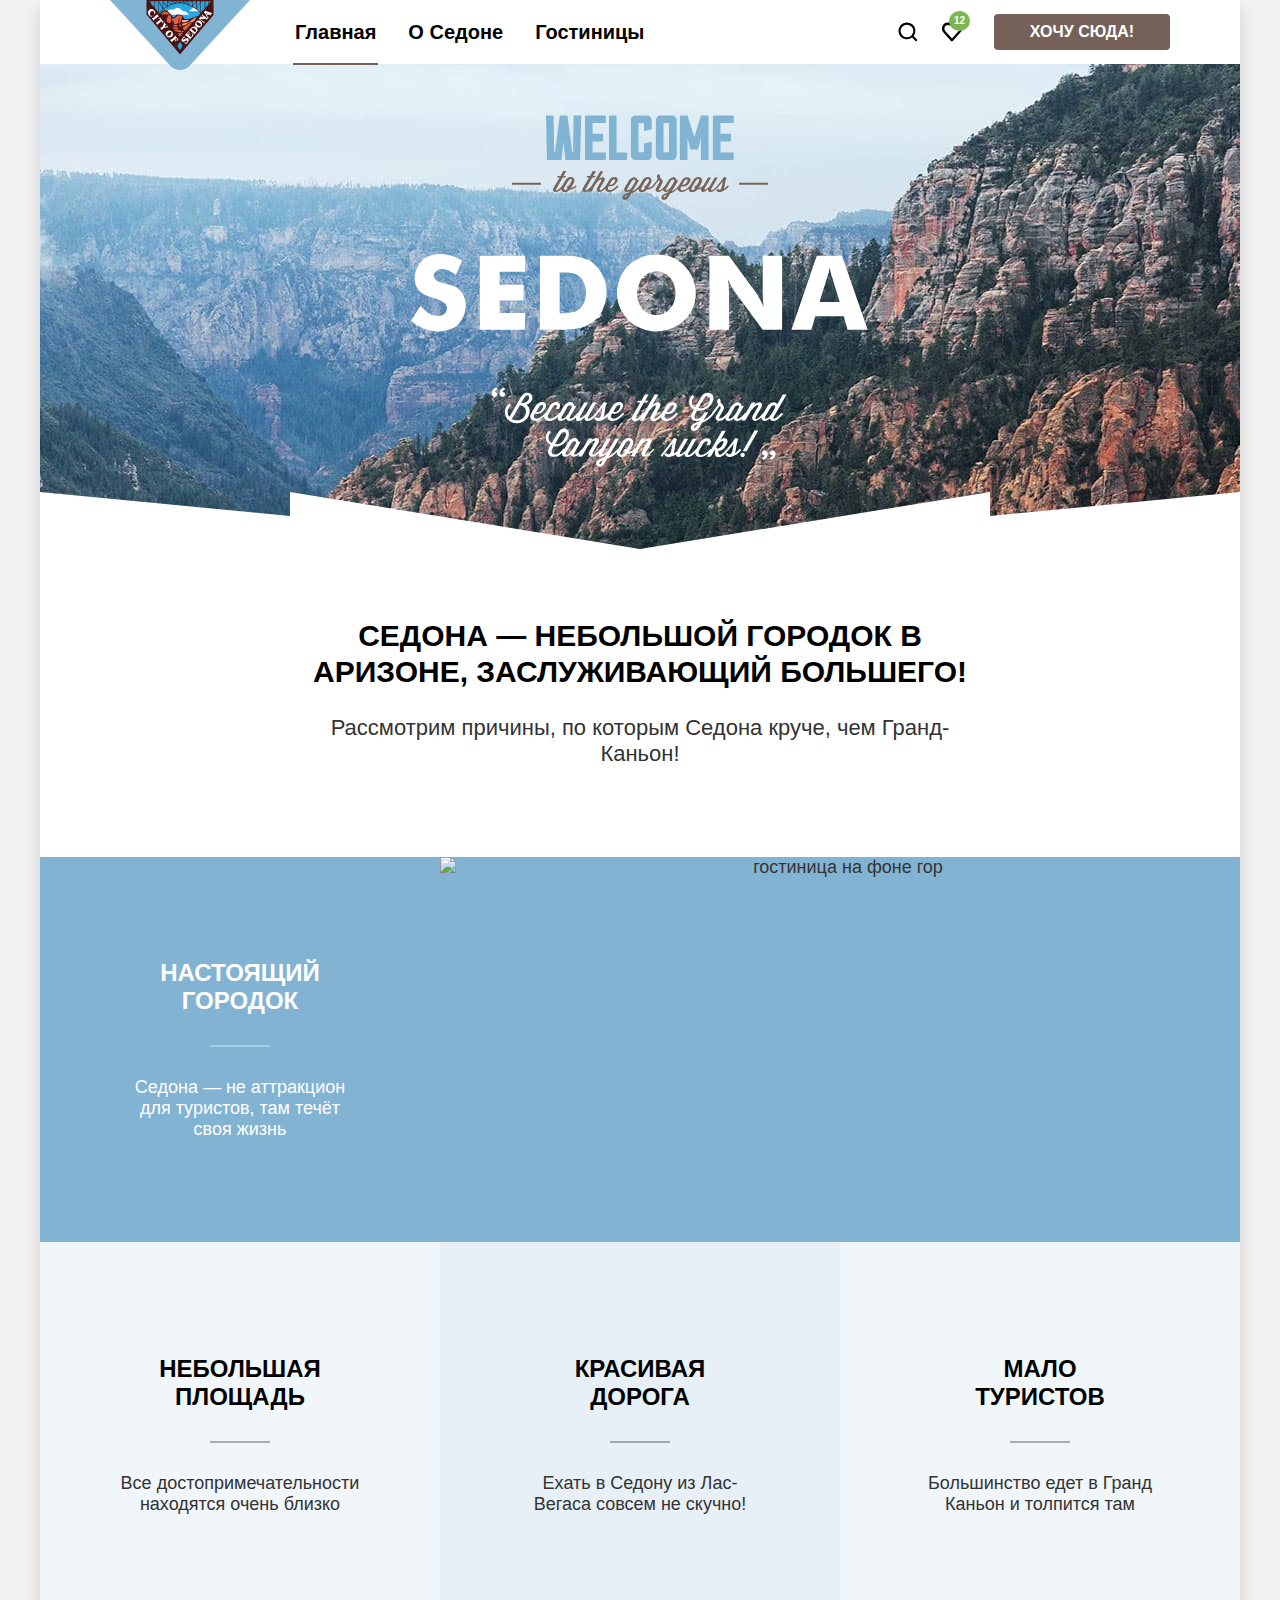
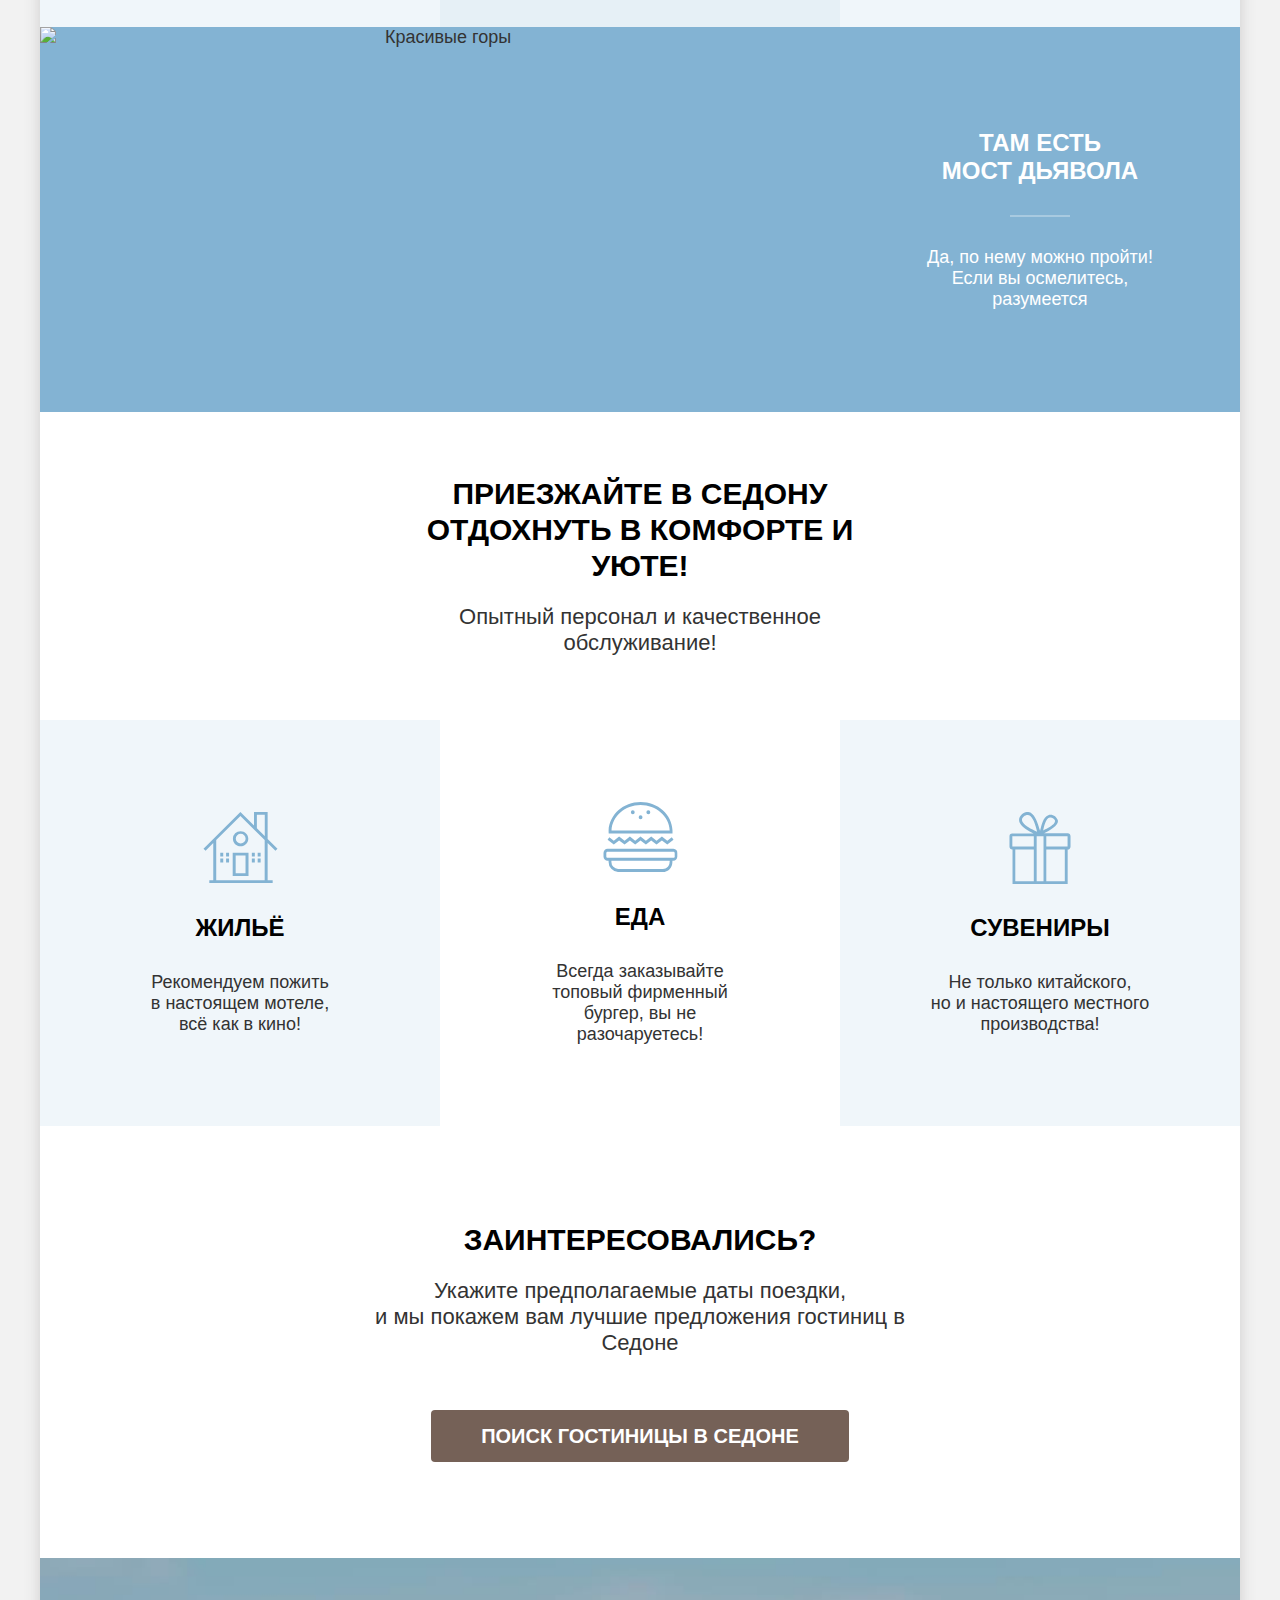
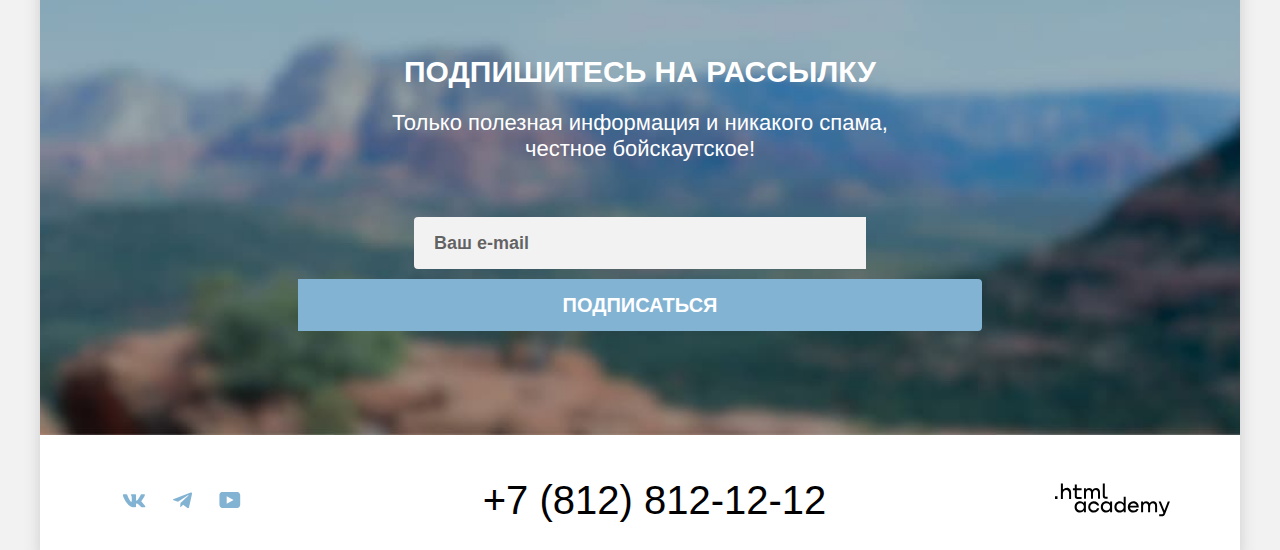
==== index.html @ 1371ed64 "дз-10 доводка_2" ====
<!DOCTYPE html>
<html lang="en">

  <head>
    <meta charset="UTF-8">
    <meta name="viewport" content="width=device-width, initial-scale=1.0">
    <title>HTML Academy: Седона</title>

    <link rel="stylesheet" href="./css/style.css">
    <link rel="shortcut icon" href="./favicon.ico">
    <!-- <link rel="stylesheet" href="./css/outline.css"> -->

  </head>

  <body>
    <div class="container">
      <header class="main-header" data-test="header">
        <a class="main-logo" href="#" aria-current="page">
          <img class="main-logo-img" src="img/logo.svg" width="140" height="70" alt="логотип Седоны">
        </a>

        <nav class="navigation">
          <ul class="nav-list">
            <li class="nav-item">
              <a class="nav-link nav-link-current" href="#" aria-current="page">Главная</a>
            </li>

            <li class="nav-item">
              <a class="nav-link" href="#">О Седоне</a>
            </li>
            <li class="nav-item">
              <a class="nav-link" href="catalog.html">Гостиницы</a>
            </li>
          </ul>

          <div class="nav-wrapp">
            <ul class="nav-user ">
              <li class="nav-item">
                <a class="nav-link user-icon user-icon-serch " href="#search">
                  <span class="visually-hidden">Поиск</span>
                </a>
              </li>

              <li class="nav-item">
                <a class="nav-link user-icon user-icon-favorit" href="#">
                  <span class="visually-hidden">Избранное</span>
                  <span class="favorit-page">12</span>
                </a>
              </li>
            </ul>
            <a class="button button-color button-link" href="./modal.html"> Хочу сюда!</a>
            <!-- открывает модальное окно -->
          </div>

        </nav>
      </header>

      <main class="main-index" data-test="main">
        <section class="hero" data-test="hero">
          <h1 class="visually-hidden">Добро пожальвать в великолепную Седону!</h1>
          <img class="hero-img" src="img/welcome.svg" width="458" height="352" alt="потому что Гранд Каньон отстой">
        </section>

        <section class="advantages" data-test="advantages">
          <div class="adv-wrapp">
            <h2 class="visually-hidden">Преимущества</h2>
            <p class="title-lead">Седона — небольшой городок в Аризоне, заслуживающий большего!</p>
            <p class="subtitle">Рассмотрим причины, по которым Седона круче, чем Гранд-Каньон!</p>
          </div>

          <ul class="qulaity-list">
            <li class=" qulaity-list-wide">
              <div class="qulaity-item">
                <h3 class="title-card underline"><span class="block">Настоящий</span> городок</h3>
                <p class="text">Седона — не аттракцион для туристов, там течёт своя жизнь</p>
              </div>
              <img class="qulaity-img" src="img/advantages/advantage_1.jpg" width="800" height="385"
                alt="гостиница на фоне гор">
            </li>

            <li class="qulaity-item">
              <h3 class="title-card underline"> <span class="block">Небольшая</span> площадь</h3>
              <p class="text"> Все достопримечательности находятся очень близко</p>
            </li>

            <li class="qulaity-item">
              <h3 class="title-card underline"><span class="block">Красивая</span> дорога</h3>
              <p class="text">Ехать в Седону из Лас-Вегаса совсем не скучно!</p>
            </li>

            <li class="qulaity-item">
              <h3 class="title-card underline"><span class="block">Мало</span> туристов</h3>
              <p class="text">Большинство едет в Гранд Каньон и толпится там</p>
            </li>

            <li class=" qulaity-list-wide">
              <img src="img/advantages/advantage_2.jpg" alt="Красивые горы" width="800" height="385">

              <div class="qulaity-item">
                <h3 class="title-card underline"><span class="block">Там есть</span> мост дьявола</h3>
                <p class="text">Да, по нему можно пройти! Если вы осмелитесь, разумеется</p>
              </div>
            </li>
          </ul>
        </section>

        <section class="service  data-test="service"">

          <div class="servise-wrapp">
            <h2 class="visually-hidden">Сервис</h2>
            <p class="title-lead">Приезжайте в Седону отдохнуть в комфорте и уюте!</p>
            <p class="subtitle">Опытный персонал и качественное обслуживание!</p>
          </div>

          <ul class="qulaity-list">

            <li class="qulaity-item ">
              <h3 class="title-card pictogram icon-home">Жильё</h3>
              <p class="text">
                <span class="block">Рекомендуем пожить </span>
                <span class="block">в настоящем мотеле, </span>
                всё как в кино!
              </p>
            </li>

            <li class="qulaity-item">
              <h3 class="title-card pictogram icon-food">Еда</h3>
              <p class="text">
                <span class="block">Всегда заказывайте</span>
                топовый фирменный бургер, вы не разочаруетесь!
              </p>
            </li>

            <li class="qulaity-item ">
              <h3 class="title-card pictogram icon-present">Сувениры</h3>
              <p class="text">
                <span class="block">Не только китайского, </span>
                но и настоящего местного производства!
              </p>
            </li>
          </ul>
        </section>

        <section class="search" id="search" data-test="search">
          <div class="search-wrapp">
            <h2 class="visually-hidden">Поиск гостиницы</h2>
            <p class="title-lead">Заинтересовались?</p>
            <p class="subtitle">
              <span class="block">Укажите предполагаемые даты поездки,</span>
              и мы покажем вам лучшие предложения гостиниц в Седоне
            </p>

            <a class="button button-color button-link button-big button-big-text" href="./modal.html">
              Поиск гостиницы в Седоне
            </a>
          </div>
        </section>


      </main>

      <footer class="main-footer" data-test="footer">
        <div class="subscribe subscribe-main" data-test="subscribe">
          <h2 class="title-lead">Подпишитесь на рассылку</h2>
          <p class="subtitle"><span class="block">Только полезная информация и никакого спама,</span> честное
            бойскаутское!</p>


          <form class="subscribe-form" action="https://echo.htmlacademy.ru/" method="post">
            <label class="visually-hidden" for="subscribe-email">Email</label>

            <input class="field input-mail" placeholder="Ваш e-mail" type="email" name="subscribe-email"
              id="subscribe-email" required>

            <button class="button button-big" type="submit">Подписаться</button>
          </form>
        </div>


        <div class="footer-wrapp">
          <ul class="footer-social">
            <li class="social-item">
              <a class="social-link social-link-vk" href="https://vk.com/htmlacademy">
                <span class="visually-hidden">ВКонтакте</span>
              </a>
            </li>

            <li class="social-item">
              <a class="social-link social-link-tg" href="https://t.me/htmlacademy ">
                <span class="visually-hidden">Телеграм</span>
              </a>
            </li>

            <li class="social-item ">
              <a class="social-link social-link-you" href="https://www.youtube.com/user/htmlacademyru">
                <span class="visually-hidden">Ютуб</span>
              </a>
            </li>
          </ul>

          <div class="phone-text-wrapp">
            <a class="phone-text" href="tel:+78128121212">+7 (812) 812-12-12</a>
          </div>

         <div class="footer-logos-wrapp">
          <a class="htmlacademy-link" href="https://htmlacademy.ru/">

            <svg class="htmlacademy-svg" role="img" aria-label="HTMLAcademy" xmlns="http://www.w3.org/2000/svg"
              width="115" height="34" viewBox="0 0 115 34">
              <path
                d="M0 13.3v2.6h2.5v-2.6H0ZM11.6 4.9c-1.6 0-2.8.7-3.6 1.7h-.1V.4h-2v15.5h2v-5.3C7.9 8.5 9.2 7 11.2 7c1.8 0 2.9 1.4 2.9 3.2v5.7h2V9.8c.1-3-1.8-5-4.5-5ZM26.6 5.2h-4.8V1.5h-2v3.8h-1.9v2h1.9v6c0 1.7 1 2.7 2.7 2.7h4.1v-2h-3.7c-.7 0-1.1-.4-1.1-1.1V7.2h4.8v-2ZM41.1 5c-1.6 0-2.9.8-3.5 2h-.1a3.7 3.7 0 0 0-3.4-2c-1.4 0-2.5.8-3.1 1.8h-.1V5.2H29v10.6h2v-5.4c0-2 1-3.5 2.6-3.5 1.5 0 2.4 1 2.4 2.6v6.3h2v-5.6c0-2.4 1.4-3.3 2.6-3.3 1.5 0 2.4 1 2.4 2.6v6.3h2V9.3c.1-2.5-1.4-4.3-3.9-4.3ZM47.8 13c0 1.8 1 2.8 2.8 2.8h2v-2h-1.7c-.7 0-1.1-.4-1.1-1.1V.4h-2V13ZM28.9 20a4.9 4.9 0 0 0-3.9-1.7c-3.1 0-5.4 2.3-5.4 5.6s2.3 5.6 5.4 5.6c1.8 0 3-.8 3.8-2h.1v1.7h2V18.6h-2V20Zm-3.6 7.5a3.5 3.5 0 0 1-3.6-3.6c0-2 1.4-3.6 3.6-3.6s3.6 1.6 3.6 3.6c0 1.9-1.4 3.6-3.6 3.6ZM44.2 22.4c-.5-2.4-2.6-4.1-5.4-4.1a5.4 5.4 0 0 0-5.6 5.6c0 3 2.2 5.6 5.6 5.6 2.8 0 4.9-1.8 5.4-4.2h-2.1a3.4 3.4 0 0 1-3.3 2.3 3.5 3.5 0 0 1-3.6-3.6c0-2 1.4-3.6 3.6-3.6 1.6 0 2.8 1 3.3 2.2h2.1v-.2ZM55.1 20a4.9 4.9 0 0 0-3.9-1.7c-3.1 0-5.4 2.3-5.4 5.6s2.3 5.6 5.4 5.6c1.8 0 3-.8 3.8-2h.1v1.7h2V18.6h-2V20Zm-3.6 7.5a3.5 3.5 0 0 1-3.6-3.6c0-2 1.4-3.6 3.6-3.6s3.6 1.6 3.6 3.6c0 1.9-1.5 3.6-3.6 3.6ZM68.7 20.2a5 5 0 0 0-3.9-2c-3.1 0-5.4 2.4-5.4 5.7 0 3.3 2.2 5.6 5.4 5.6 1.7 0 3-.8 3.8-1.8h.1v1.5h2V13.8h-2v6.4Zm-3.6 7.3a3.5 3.5 0 0 1-3.6-3.6c0-2 1.4-3.6 3.6-3.6s3.6 1.6 3.6 3.6c-.1 2-1.5 3.6-3.6 3.6ZM78.3 18.3a5.4 5.4 0 0 0-5.5 5.6c0 3 2.1 5.6 5.5 5.6 2.5 0 4.5-1.3 5.2-3.6h-2.1c-.5 1-1.6 1.6-3 1.6-1.9 0-3.3-1.3-3.4-3h8.8c.2-3.5-2-6.2-5.5-6.2Zm0 1.9c1.7 0 3 1 3.3 2.6h-6.5a3.2 3.2 0 0 1 3.2-2.6ZM98.2 18.3a4 4 0 0 0-3.6 2h-.1c-.6-1.2-1.8-2-3.4-2-1.4 0-2.5.7-3.1 1.8v-1.5h-1.9v10.6h2v-5.4c0-2 1-3.4 2.6-3.5 1.5 0 2.4 1 2.4 2.6v6.3h2v-5.6c0-2.4 1.4-3.3 2.6-3.3 1.5 0 2.4 1 2.4 2.6v6.3h2v-6.5c.1-2.6-1.4-4.4-3.9-4.4ZM109.4 27.4l-3.6-9h-2.2l4.8 11.7c-.3.9-.7 1.2-1.7 1.2h-2.5v2h2.5c1.8 0 2.8-.8 3.5-2.6l4.7-12.2h-2.1l-3.4 8.9Z" />
            </svg>
          </a>
         </div>
        </div>
      </footer>

      <!-- /*===================== Модальное окно ===========================*/ -->

    </div>

    <!-- <script src="./js/test.js"></script> -->
  </body>

</html>
---- css/style.css ----
/*
* Prefixed by https://autoprefixer.github.io
* PostCSS: v8.4.14,
* Autoprefixer: v10.4.7
* Browsers: last 1 version
*/


/*===================== шрифты ===========================*/
@font-face {
  font-family: "PT Sans";
  font-style: normal;
  font-weight: 400;
  src: url("../fonts/ptsans-400.woff2") format("woff2");
  font-display: swap;
}

@font-face {
  font-family: "PT Sans";
  font-style: normal;
  font-weight: 700;
  src: url("../fonts/ptsans-700.woff2") format("woff2");
  font-display: swap;
}

/*===================== *** ===========================*/
html {
  height: 100%;
  /* нужно для стики-футера*/
}

body {
  min-width: 1200px;
  margin: 0;

  min-height: 100%;
  /* нужно для стики-футера*/
  display: flex;
  /* нужно для стики-футера*/

  font-family: "PT Sans", sans-serif;
  font-size: 18px;
  line-height: 21px;
  color: #333333;

  background-color: #F2F2F2;
}

img {
  /* max-width: 100%;
  height: auto; */
  object-fit: contain;
}

/*===================== шрифты ===========================*/

.main-title {
  /*  h1   */
  margin: 0;
  font-size: 60px;
  line-height: 78px;

}

.title-lead {
  /*  h2 & p  */
  margin: 0;
  margin-bottom: 20px;

  font-size: 30px;
  line-height: 36px;
  font-weight: 700;
  text-transform: uppercase;
  color: #000000;
}

.subtitle {
  /*  p   */
  margin: 0;
  font-size: 22px;
  line-height: 26px;
}

.title-card {
  /*  h3   */
  margin: 0;
  margin-bottom: 30px;

  font-size: 24px;
  line-height: 28px;
  font-weight: 700;
  text-transform: uppercase;
  color: #000000;
}

.text {
  margin: 0;
}

.phone-text {
  font-size: 40px;
  line-height: 40px;
  text-transform: uppercase;
  color: #000000;
  text-decoration: none;
}

.block {
  display: block;
}

.button,
.select-control,
.card-button,
.field,
.form-label,
.field-number {
  font-family: inherit;
}

/*================= общие стили ===========================*/
.visually-hidden {
  position: absolute;
  width: 1px;
  height: 1px;
  margin: -1px;
  border: 0;
  padding: 0;
  white-space: nowrap;
  /* -webkit-clip-path: inset(100%); */
  clip-path: inset(100%);
  clip: rect(0 0 0 0);
  overflow: hidden;
}

.container {
  width: 1200px;

  min-height: 100%;
  /* нужно для стики-футера*/
  display: flex;
  /* нужно для стики-футера*/
  flex-direction: column;
  /* нужно для стики-футера*/

  margin: 0 auto;
  background-color: #ffffff;
  box-shadow: 0 10px 15px #cdcccc;
}

/*===================== кнопки ===========================*/
.button {
  padding: 8px 34px;

  font-size: 16px;
  line-height: 20px;
  font-weight: 700;
  text-transform: uppercase;
  text-align: center;

  color: #ffffff;
  background-color: #82B3D3;
  border-radius: 4px;
  border: none;
}

.button:not(:disabled):hover {
  cursor: pointer;
  background-color: #68A2CA;
}

.button:not(:disabled):active {
  color: rgba(255, 255, 255, 0.3);
}

.button:disabled {
  background-color: #E5E5E5;
}

.button-color {
  background-color: #756157;
}

.button-color:not(:disabled):hover {
  background-color: #615048;
}

.button-select {
  background-color: #7DB54F;
}

.button-select:not(:disabled):hover {
  background-color: #6C9E42;
}

.button-light {
  background-color: transparent;
}

.button-light:not(:disabled):hover {
  opacity: 0.6;
  background-color: transparent;
}

.button-light:not(:disabled):active {
  opacity: 0.3;
}

.button-light:disabled {
  opacity: 0.1;
}

.button-link {
  text-decoration: none;
}

.button-big {
  padding: 8px 50px;
}

.button-big-text {
  font-size: 20px;
  line-height: 36px;
}

.button:disabled {
  background-color: #E5E5E5;
}

/*===================== heder ===========================*/
.main-header {
  display: flex;
  padding: 0 70px;
  z-index: 1;
}

.main-logo {
  position: relative;
  display: block;
  margin-right: 29px;
  margin-bottom: -6px;
}

.main-logo:hover {
  opacity: 0.6;
}

.main-logo:active {
  opacity: 0.3;
}

.main-logo-img {
  display: block;
}

.navigation {
  display: flex;
  justify-content: space-between;
  gap: 30px;
  width: 100%;
  /* align-items:  start; */
}

.nav-list {
  margin: 0;
  padding: 0;
  list-style: none;

  display: flex;
  flex-wrap: wrap;
  gap: 10px 0;
  /* justify-content: space-between; */
  min-width: 340px;
  max-width: 465px;
}

.nav-user {
  margin: 0;
  padding: 0;
  list-style: none;

  display: flex;
  flex-wrap: wrap;
  align-items: center;

  min-width: 88px;
  max-width: 190px;
}

.nav-wrapp {
  display: flex;
  align-items: center;
  gap: 20px;
  /* align-items: start; */
}

.nav-link {
  display: block;
  padding: 20px 16px;

  /* min-width: 20px;
  min-height: 20px; */

  font-size: 20px;
  line-height: 24px;
  font-weight: 700;
  color: #000000;
  text-decoration: none;
}

.nav-link-user {
  padding: 22px 12px;
}

.nav-link:hover,
.phone-text:hover {
  color: #756157;
}

.nav-link:active,
.phone-text:active {
  color: rgb(117, 97, 87, 0.3);
}

.nav-link-current {
  position: relative;
}

.nav-link-current::after {
  content: "";
  position: absolute;

  height: 2px;

  right: 14px;
  left: 14px;
  bottom: -1px;

  background-color: #756257;
}

.user-icon {
  position: relative;
  padding-left: 12px;
  padding-right: 12px;
}

.user-icon::before {
  content: "";
  display: block;
  width: 20px;
  height: 20px;

  background-color: #000000;

  -webkit-mask-repeat: no-repeat;
  -webkit-mask-size: 20px 20px;
  -webkit-mask-position: center;

  mask-repeat: no-repeat;
  mask-size: 20px 20px;
  mask-position: center;
}

.user-icon-serch::before {
  -webkit-mask-image: url(../img/icons/search.svg);
  mask-image: url(../img/icons/search.svg);

}

.user-icon-favorit::before {
  -webkit-mask-image: url(../img/icons/favourites.svg);
  mask-image: url(../img/icons/favourites.svg);
}

.user-icon:hover::before {
  background-color: #756157;
}

.user-icon:active::before {
  background-color: rgb(117, 97, 87, 0.3);
}

.navigation .button {
  max-width: 160px;
  min-width: 160px;

  padding-left: 8px;
  padding-right:8px ;
}

.favorit-page {
  position: absolute;
  top: 9px;
  right: 4px;
}

.favorit-page {
  display: block;
  font-size: 10px;
  line-height: 10px;
  padding: 5px;

  border-radius: 50%;
  color: #ffffff;
  background-color: #7DB54F;
}

/*===================== hero ===========================*/
.main-index,
.inner-main {
  flex-grow: 1;
  /* нужно для стики-футера*/
}

.hero {
  padding: 51px 70px 82px 70px;
  position: relative;
  text-align: center;

  color: #ffffff;
  background-color: #467AA9;
  background-image: url(../img/background/index-background.jpg);
  background-size: cover;
  background-repeat: no-repeat;
  background-position: center;
}

.hero::after {
  content: "";
  display: block;
  position: absolute;
  bottom: 0;
  left: 0;

  width: 1200px;
  height: 57px;
  margin-top: 25px;

  background-image: url(../img/background/decor-corner.svg);
  background-size: 100%, auto;
  background-repeat: no-repeat;
  background-position: left bottom;
}

.hero-img {
  display: block;
  margin: 0 auto;
}

/*==================== advantages  =======================*/

.advantages {
  text-align: center;
}

.advantages .title-lead {
  margin-bottom: 25px;
}

.adv-wrapp {
  padding: 69px 260px;
  margin-bottom: 21px;
}

.qulaity-list {
  margin: 0;
  padding: 0;
  list-style: none;

  display: flex;
  flex-wrap: wrap;
}

.qulaity-list-wide {
  width: 1200px;
  display: flex;
  align-items: center;
  flex-wrap: wrap;


  background-color: #83B3D3;
}

.qulaity-list-wide .qulaity-item {
  color: #ffffff;
  background-color: #83B3D3;

}

.qulaity-item {

  box-sizing: border-box;
  padding: 81px 80px;

  display: flex;
  flex-direction: column;
  flex-grow: 1;

  justify-content: center;
  align-items: center;

  width: 400px;
  min-height: 385px;

  background-color: rgba(130, 179, 212, 12%);
}

.underline {
  position: relative;
}

.qulaity-list-wide > .underline::after,
.underline::after {
  content: "";

  display: block;
  margin: 30px auto 0;
  width: 60px;
  height: 2px;
}

.underline::after {
  background-color: rgba(0, 0, 0, 0.3);
}

.qulaity-list-wide .underline::after {
  background-color: rgba(255, 255, 255, 0.3);
}

.qulaity-img {
  display: block;
}

.qulaity-list-wide .title-card {
  color: #ffffff;
}

.advantages li.qulaity-item:nth-of-type(odd) {
  background-color: rgba(130, 179, 212, 20%);
}

/*================== service ===========================*/
.service {
  text-align: center;
}

.servise-wrapp {
  padding: 64px 340px;
}

.service li.qulaity-item:nth-of-type(even) {
  background-color: #ffffff;
}

.pictogram::before {
  content: "";
  display: block;
  margin: 0 auto;
  margin-bottom: 30px;

  width: 75px;
  height: 72px;

  background-repeat: no-repeat;
  background-position: center;
  background-size: contain;
}

.icon-home::before {
  background-image: url(../img/offer/offer_home.svg)
}

.icon-food::before {
  background-image: url(../img/offer/offer_food.svg)
}

.icon-present::before {
  background-image: url(../img/offer/offer_present.svg)
}

/*===================== search ===========================*/
.search {
  text-align: center;
}

.search-wrapp {
  padding: 96px 300px;
}

.search .subtitle {
  margin-bottom: 54px;
}


.search .button {
  display: inline-block;
}

/*================ subscribe ===========================*/

.subscribe {
  padding: 96px 258px 104px;

  text-align: center;
}

.subscribe-main {
  color: #ffffff;
  background-color: #467AA9;
  /* цвет для фона просто взят с фоновой картинки пипеткой*/
  background-image: url(../img/background/bg_subscribe.jpg);
  background-size: cover;
  background-repeat: no-repeat;
}

.subscribe-main .title-lead {
  color: #ffffff;
}

.subscribe .subtitle {
  margin-bottom: 55px;
}

.subscribe-form {
  position: relative;
  display: flex;
  flex-wrap: wrap;
  justify-content: center;
  gap: 10px 0;
}

.field {
  box-sizing: border-box;
  padding: 14px 20px;

  font-size: 18px;
  line-height: 24px;
  font-weight: 700;
  border: none;

  background-color: #F2F2F2;
}

.field::placeholder {
  color: rgba(0, 0, 0, 0.6);
}

.field:not(:disabled):hover{
  background-color: #E6E6E6;
}

.field:disabled {
opacity: 0.6;
}

.input-mail {
  min-width: 452px;
  display: inline;
  border-radius: 4px 0 0 4px;
}

.subscribe-form .button {
  flex-grow: 1;
  font-size: 20px;
  line-height: 36px;
  border-radius: 0 4px 4px 0;
}

/*========+++++++++++++footer-footer =====================*/

.footer-wrapp {
  display: flex;
  justify-content: space-between;

  text-align: center;
  align-items: center;
  padding: 45px 70px 30px;
}

.phone-text-wrapp {
  max-width: 720px;
  display: flex;
  flex-wrap: wrap;
}

.footer-social {
  margin: 0;
  padding: 0;
  list-style: none;

  display: flex;
  flex-wrap: wrap;

  max-width: 150px;
}

.social-link {
  position: relative;
  display: block;
  width: 48px;
  height: 40px;
}

.social-link::before {
  content: "";

  position: absolute;
  top: 50%;
  left: 50%;
  transform: translate(-50%, -50%);

  width: 24px;
  height: 17px;
  background-color: #82B3D3;

  -webkit-mask-size: contain;
  -webkit-mask-repeat: no-repeat;
  -webkit-mask-position: center;

  mask-size: contain;
  mask-repeat: no-repeat;
  mask-position: center;
}

.social-link-vk::before {
  -webkit-mask-image: url(../img/icons/social_vk.svg);
  mask-image: url(../img/icons/social_vk.svg);
}


.social-link-tg::before {
  -webkit-mask-image: url(../img/icons/social_tel.svg);
  mask-image: url(../img/icons/social_tel.svg);
}

.social-link-you::before {
  -webkit-mask-image: url(../img/icons/social_you.svg);
  mask-image: url(../img/icons/social_you.svg);

}

.social-link:hover::before {
  background-color: #68A2CA;
}

.social-link:active::before {
  background-color: rgba(104, 162, 202, 0.3);
}

.htmlacademy-link {
  display: inline-block;
  width: 115px;
  height: 34px;
}

.footer-logos-wrapp {
  max-width: 115px;
  display: flex;
  flex-wrap: wrap;
}

.htmlacademy-svg {
  fill: #000000;
}

.htmlacademy-link:hover .htmlacademy-svg {
  fill: #756157;
}

.htmlacademy-link:active .htmlacademy-svg {
  fill: rgb(117, 97, 87, 0.3);
}

/*===================== CATALOG ===========================*/
.filters {
  padding: 35px 70px 70px;

  color: #ffffff;
  background-color: #467AA9;
  background-image: url(../img/background/bg_filter.jpg);
  background-size: 100% 100%;
  background-repeat: no-repeat;
}

.filters .main-title {
  margin-bottom: 8px;
}

/*===================== CATALOG  breadcrumbs ==============*/

.breadcrumbs {
  margin: 0;
  padding: 0;
  list-style: none;

  display: flex;
  gap: 10px;
  margin-bottom: 40px;
}

.breadcrumbs-link {
  font-size: 16px;
  line-height: 21px;
  color: #ffffff;
  text-decoration: none;
}

.breadcrumbs-item {
  display: flex;
  align-items: center;
}


.breadcrumbs-item:not(:first-child)::before {
  content: "";
  display: inline-block;
  width: 7px;
  height: 10px;
  padding-right: 10px;

  background-image: url(../img/icons/arrow_right.svg);
  background-repeat: no-repeat;
  background-size: contain;
}

.breadcrumbs-link:hover {
  opacity: 0.6;
}

.breadcrumbs-link:active {
  opacity: 0.3;
}

/*===================== CATALOG  filter ================== */

.catalog-filter {
  display: flex;
  gap: 75px;
  flex-wrap: wrap;
}

.filter-title {
  padding: 0;
  margin-bottom: 32px;

  font-size: 20px;
  line-height: 24px;
  font-weight: 700;
  text-transform: capitalize;
}

.filter-group {
  margin: 0;
  border: none;
  padding: 0;

  max-width: 200px;
}

.filter-list {
  margin: 0;
  padding: 0;
  list-style: none;

  display: flex;
  flex-direction: column;
  gap: 16px;
}

.filter-wrapp {
  display: flex;
  gap: 70px;
  flex-wrap: wrap;

  margin-left: auto;
}

.filter-btn-wrapp {
  display: flex;
  flex-direction: column;
  gap: 32px;
  justify-content: end;
}

.wrap-sort {
  display: flex;
  padding: 50px 0 40px;
  gap: 70px;
}

.wrap-sort .title-lead {
  margin-right: auto;
  margin-top: 6.5px;
  margin-bottom: 6.5px;
  flex-grow: 1;
}

/* +++++++++++++ КАТАЛОГ  range +++++++++++++++++++*/

.min-max-price::-webkit-outer-spin-button,
.min-max-price::-webkit-inner-spin-button {
  -webkit-appearance: none;
}

.range-wrapp-field {
  display: flex;
  gap: 2px;
  margin-bottom: 36px;
}

.label-price {
  position: relative;
  color: #969595;
}

.label-price-text {
  position: absolute;
  top: 50%;
  transform: translatey(-50%);
  right: 20px;

  width: 20px;
  height: 24px;

  text-align: end;
}

.min-max-price {
  width: 143px;
  padding-right: 35px;
  padding-top: 12px;
  padding-bottom: 12px;

  appearance: textfield;
}

.min-price {
  border-radius: 5px 0 0 5px;
}

.max-price {
  border-radius: 0 5px 5px 0;
}

/* +++++++++++++ КАТАЛОГ  range range-scale+++++++++++++++++++*/

.range-scale {
  position: relative;

  width: 100%;
  height: 20px;
}

.range-scale::before {
  content: "";
  position: absolute;

  top: 50%;
  transform: translateY(-50%);

  display: block;
  width: 100%;
  height: 4px;

  background-color: rgba(255, 255, 255, 0.3);
}

.range-bar {
  position: absolute;
  top: 50%;
  transform: translateY(-50%);

  left: 0;
  width: 226px;

  height: 4px;
  background-color: #ffffff;
}

.range-toggle {
  display: block;
  position: absolute;

  width: 20px;
  height: 20px;
  border-radius: 5px;
  background-color: #ffffff;
  border: none;
}

.range-toggle:disabled {
  background-color: #E5E5E5;
}

.range-toggle:not(:disabled):hover {
  cursor: pointer;
  background-color: #68A2CA;
}

.range-toggle:not(:disabled):active {
  background-color: #82B3D3;
}

.toggle-min {
  top: -8px;
  left: 0;
}

.toggle-max {
  top: -8px;
  right: 0;
}

.button-big:first-child {
  margin-top: auto;
}

/* +++++++++++++ КАТАЛОГ  checkbox & radio +++++++++++*/

.control {
  position: relative;
  padding-left: 36px;
}

.control-mark {
  position: absolute;
  top: 2px;
  left: 0;

  width: 20px;
  height: 20px;
  background-color: #ffffff;
  border-radius: 4px;
}

.control-label {
  display: inline-block;
  line-height: 23px;
}

.control-input[type="checkbox"]:checked + .control-mark::after {
  display: block;
  content: "";

  width: 100%;
  height: 100%;
  background-image: url("../img/icons/check.svg");
  background-position: center;
  background-size: auto;
  background-repeat: no-repeat;
}

.control-input[type="radio"] + .control-mark {
  border-radius: 50%;
}

.control-input[type="radio"]:checked + .control-mark::after {
  position: absolute;
  content: "";
  top: 50%;
  left: 50%;

  transform: translate(-50%, -50%);
  width: 10px;
  height: 10px;
  border-radius: 50%;
  background-color: #3F5E72;
}

.control:hover  {
  cursor: pointer;
  opacity: 0.6;
}

.control-input:focus + .control-mark {
  outline: auto;
}

.control:active {
  opacity: 0.3;
}

.control-input:disabled + .control-mark,
.control-input:disabled ~ .control-label {
  opacity: 0.1;
}

.control {
  transition: opacity 0.25s ease-in-out;
}

/* +++++++++++++ КАТАЛОГ  select +++++++++++++++++++*/

.select-control {
  -webkit-appearance: none;
  appearance: none;

  box-sizing: border-box;
  min-width: 292px;
  max-height: 48px;
  padding: 8px 38px 8px 20px;

  font-size: 18px;
  line-height: 21px;
  color: #333333;

  background-color: #ffffff;
  border: 2px solid #E5E5E5;
  border-radius: 4px;

  background-image: url("../img/icons/arrow-bottom.svg");
  background-repeat: no-repeat;
  background-position: right 18px center;
}

.select-control:not(:disabled):hover {
  cursor: pointer;
  border: 2px solid #68A2CA;
  outline: transparent;
}

.select-control:disabled {
  opacity: 0.3;
}

.card-view-buttons {
  margin: 0;
  padding: 0;
  list-style: none;

  width: 160px;

  display: flex;
  flex-wrap: wrap;
  gap: 8px;
}

.card-button {
  padding: 0;

  width: 48px;
  height: 48px;
  display: flex;
  justify-content: center;
  align-items: center;
  background-color: #ffffff;
  border: 2px solid #E5E5E5;
  border-radius: 4px;

  background-size: 16px 14px;
  background-repeat: no-repeat;
  background-position: center;
}

.card-btn-tiles {
  background-image: url("../img/icons/view-icon_1.svg");
}

.card-btn-cards {
  background-image: url("../img/icons/view-icon_2.svg");
}

.card-btn-list {
  background-image: url("../img/icons/view-icon_3.svg");
}

.card-button:not(:disabled):hover {
  border: 2px solid #000000;
}

.card-button:not(:disabled):active {
  border: 2px solid #68A2CA;
}

.card-selected {
  border-color: #000000;
}

/*===================== каталог ===========================*/

.catalog {
  padding: 0 70px;
}

.hotels-list {
  margin: 0;
  padding: 0;
  list-style: none;

  /* карточки на флексах
    display: flex;
  flex-wrap: wrap; */

  display: grid;
  grid-template-columns: repeat(3, 1fr);
  gap: 20px 20px;

  padding-bottom: 39px;
  border-bottom: 1px solid #E6E6E6;
}

.hotel-item {
  box-sizing: border-box;
  /* width: 340px; */
  padding: 19px 19px;

  display: grid;
  grid-template-columns: 1fr 1fr;
  grid-template-rows: min-content;
  gap: 16px 20px;

  align-items: start;

  border: 1px solid #E6E6E6;
  border-radius: 4px;
}

.hotel-link {
  text-decoration: none;
  display: block;

  grid-column: 1/ -1;
}

.hotel-link:hover {
  opacity: 0.7;
}

.hotel-link:hover .hotel-title {
  color: #756157;
}


.hotel-link:active {
  opacity: 0.3;
}

.btn-card {
  width: 140px;

  text-align: center;
  box-sizing: border-box;
  padding-left: 18px;
  padding-right: 18px;
}

.hotel-type {
  margin: 0;
}

.hotel-type,
.rating-wrap {
  grid-column: 1/ -1;

  width: 100%;

  display: flex;
  justify-content: space-between;
  flex-wrap: wrap;
  gap:16px 20px ;
}

.hotel-img {
  display: block;
  margin-bottom: 16px;
}


.hotel-title {
  margin: 0;

  font-size: 24px;
  line-height: 28px;
  font-weight: 700;
  color: #000000;
}

.rating-text {
  margin: 0;

  padding-top: 9px;
  padding-bottom: 9px;

  font-size: 16px;
  line-height: 20px;
  text-transform: uppercase;
  background-color: #F2F2F2;

  border-radius: 4px;
}

.star {
  height: 37px;
  width: 140px;
}

.star::before {
  content: "";
  display: block;
  height: 37px;

  background-image: url("../img/icons/star.svg");
  background-repeat: space no-repeat;
  background-position: 0 center;
}

.star-4::before {
  width: 89px;
}

.star-3::before {
  width: 66px;
}

.star-2::before {
  width: 42px;
}

.pagination {
  margin: 0;
  list-style: none;

  display: flex;
  gap: 8px;
  flex-wrap: wrap;
  padding: 38px 0 60px;
}

.pag-link {
  box-sizing: border-box;
  min-width: 60px;
  min-height: 60px;

  padding: 11px 11px;

  display: flex;
  justify-content: center;
  align-items: center;
  text-decoration: none;
}

.pag-points {
  font-size: 22px;
  line-height: 26px;
}

.pag-current {
  color: #000000;
  background-color: #F2F2F2;
}

.pag-current:hover {
  color: #ffffff;
}

/*===================== Модальное окно ===========================*/

.modal-container {
  z-index: 10;

  position: fixed;
  top: 0;
  left: 0;
  display: flex;
  width: 100%;
  height: 100%;
  background-color: rgba(242, 242, 242, 0.8);
}

.modal-container-close {
  display: none;
}

.modal {
  position: relative;
  margin: auto;
  padding: 64px 70px;

  background-color: #ffffff;
  border-radius: 30px;
  box-shadow: 0 9px 15px 0 rgba(0, 0, 0, 0.3);
}

.modal-search {
  box-sizing: border-box;
  width: 717px;
}

.modal-close-button {
  position: absolute;
  padding: 0;
  top: 64px;
  right: 52px;
  width: 52px;
  height: 52px;
  background-color: #F2F2F2;
  border-radius: 50%;
  border: none;
  background-image: url("../img/icons/close.svg");
  background-repeat: no-repeat;
  background-position: center;
}

.modal-close-button:not(:disabled):hover {
  cursor: pointer;
  background-color: #E6E6E6;
}

.modal-close-button:not(:disabled):active {
  opacity: 0.3;
  background-color: #868686;
}

.modal-close-button:disabled {
  opacity: 0.1;
}

.modal-title {
  margin-bottom: 64px;
  max-width: 540px;
}

/*===================== Модальное окно ФОРМА ===========================*/
/* .search-form label,
.search-form input,
.search-form p,
.tooltip-wrapp,
.search-form,
.modal-content  {
  outline: 1px solid blue;
} */

.form-label {
  padding: 12px 0;

  color: #000000;
  font-size: 20px;
  line-height: 24px;
  font-weight: 700;
  text-transform: capitalize;
}

.search-form-field {
  display: block;
  width: 100%;
  padding-right: 38px;
  padding-top: 12px;
  padding-bottom: 12px;

  border-radius: 4px;
  -webkit-appearance: textfield;
  appearance: textfield;
/*
  background-image: url("../img/icons/calendar.svg");
  background-repeat: no-repeat;
  background-size: auto;
  background-position: center right 20px; */
}

.field-out,
.field-in {
  position: relative;
}

.form-calendar {
  appearance: none;
position: absolute;
top: 14px;
right: 10px;
width: 20px;
height: 20px;
background-color: rgb(0, 0, 0, 0.3);

-webkit-mask-image: url(../img/icons/calendar.svg);
-webkit-mask-size: contain;
-webkit-mask-repeat: no-repeat;
-webkit-mask-position: center;

mask-image: url(../img/icons/calendar.svg);
mask-size: 16px;
mask-repeat: no-repeat;
mask-position: center;

}

.form-calendar:hover {
  background-color: rgb(0, 0, 0, 0.6);
}

.form-calendar:focus {
outline: auto; /* как сделать фокус???????7*/
}

.form-calendar:active {
  background-color: rgb(0, 0, 0, 0.3);
}

.search-form {
  display: grid;
  width: 100%;
  grid-template-columns: 119px 110px 60px auto 110px;

  grid-template-areas: "label-in field-in field-in field-in field-in"
    "label-out field-out  field-out field-out field-out"
    "label-audlts field-audlts . label-children field-children"
    "search-btn search-btn search-btn search-btn search-btn";

  gap: 23px 16px;
}

.label-data-in {
  grid-area: label-in;
}

.field-in {
  margin: 0;

  grid-area: field-in;
}

.label-data-out {
  grid-area: label-out;
}

.field-out {
  grid-area: field-out;
}

.label-audlts {
  grid-area: label-audlts;
}

.counter-wrapp-audlts {
  grid-area: field-audlts;
}

.label-children {
  grid-area: label-children;
}

.counter-wrapp-children {
  grid-area: field-children;
}

.search-form-button {
  grid-area: search-btn;

  padding-top: 18px;
  padding-bottom: 18px;

  margin-top: 25px;

  font-size: 20px;
  line-height: 24px;
  border-radius: 10px;
}

/*============== Модальное окно ФОРМА tooltip====================*/
.tooltip-wrapp {
  display: block;
}

.tooltip {
  position: absolute;
}

.tooltip-toggle {
  display: block;
  width: 26px;
  height: 26px;

  margin-left: 10px;
  margin-right: 10px;

  margin-bottom: 6px;

  background-color: #83B3D3;
  border-radius: 50%;
  border: none;
}

.tooltip-toggle:not(:disabled):hover {
  cursor: pointer;
  background-color: #68A2CA;
}

.tooltip-toggle:not(:disabled):active {
  opacity: 0.3;
}

.tooltip-toggle:disabled {
  opacity: 0.1;
}


.tooltip-text {
  display: none;

  margin-top: 6px;

  position: absolute;
  box-sizing: border-box;

  left: 50%;
  transform: translateX(-50%);

  /* display: block; */
  width: 256px;

  padding: 22px 15px 18px 18px;

  font-size: 16px;
  line-height: 20px;
  font-weight: 400;

  color: #ffffff;
  background-color: #333333;

  border-radius: 10px;
}

.tooltip-text::before {
  content: "";

  position: absolute;
  bottom: 100%;
  left: 0;
  right: 0;

  margin-left: auto;
  margin-right: auto;

  display: block;
  width: 1px;
  height: 1px;

  border: 9px solid transparent;
  border-bottom: 8px solid #333333;


  /* background-image: url("../img/icons/corner.svg");
  background-repeat: no-repeat;
  background-position: center;
  background-size: auto; */
}

.tooltip-toggle:not(:disabled):hover ~ .tooltip-text,
.tooltip-toggle:not(:disabled):focus ~ .tooltip-text {
  display: block;
}

/*============== Модальное окно ФОРМА валидность ====================*/

.field-sign {
  display: block;
  margin-top: 4px;
  padding: 0 20px;

  font-size: 16px;
}

.field-sign-invalid {
  color: #ff5757;
}

/*============== Модальное окно ФОРМА counter (счетчик)====================*/

.counter-wrapp {
  display: flex;
  margin: 0;
  background-color: #F2F2F2;
  border-radius: 4px;
}


.field-number {
  z-index: 1;
  padding: 0;
  width: 31px;

  appearance: textfield;

  font-size: 18px;
  line-height: 20px;
  font-weight: 700;
  text-align: center;

  border: none;
  background-color: #F2F2F2;
}

.field-number::-webkit-outer-spin-button,
.field-number::-webkit-inner-spin-button {
  -webkit-appearance: none;
}


.field-number::placeholder {
  color: rgba(0, 0, 0, 0.6);
}

.field-number:not(:disabled):hover {
  background-color: #E6E6E6;
}

.field-number:disabled {
opacity: 0.6;
}

.btn-counter {
  -webkit-appearance: none;
  appearance: none;

  box-sizing: border-box;
  display: block;

  width: 40px;
  padding: 0;

  background-color: #F2F2F2;
  border: none;
}

.btn-counter::before {
  content: '';
  display: block;
  width: 20px;
  height: 20px;

  margin: 0 auto;

  background-color: rgba(117, 97, 87, 0.3);

  -webkit-mask-size: contain;
  -webkit-mask-repeat: no-repeat;
  -webkit-mask-position: center;

  mask-size: contain;
  mask-repeat: no-repeat;
  mask-position: center;

  /* background-color: violet; */
}

.btn-minus::before {
  mask-image: url(../img/icons/button-minus.svg);
}

.btn-plus::before {
  mask-image: url(../img/icons/button-plus.svg);
}

.btn-counter:not(:disabled):hover::before {
  cursor: pointer;
  background-color: #000000;
}

.btn-counter:focus {
 outline: auto;
 outline-offset: -10px ;
}



.btn-counter:not(:disabled):active::before {
  cursor: pointer;
  background-color: rgba(0, 0, 0, 0.2);
}
---- css/outline.css ----
body {
  outline: 5px solid #7DB54F;
}
.container {
  outline: 5px solid brown;

}

* {
  outline: 1px solid black;

}


.main-header,
.hero,
.filters,
.catalog
 {
  outline: 5px solid red;
}

.nav-link {
  outline: 3px solid gold;
}

.navigation,
.hotel-item {
  outline: 5px solid blue;
}

.hotels-list {
  outline: 5px solid green;
}

.subscribe {
    outline: 5px solid violet;

}

.wrap-sort {
  outline: 3px solid lightskyblue;

}
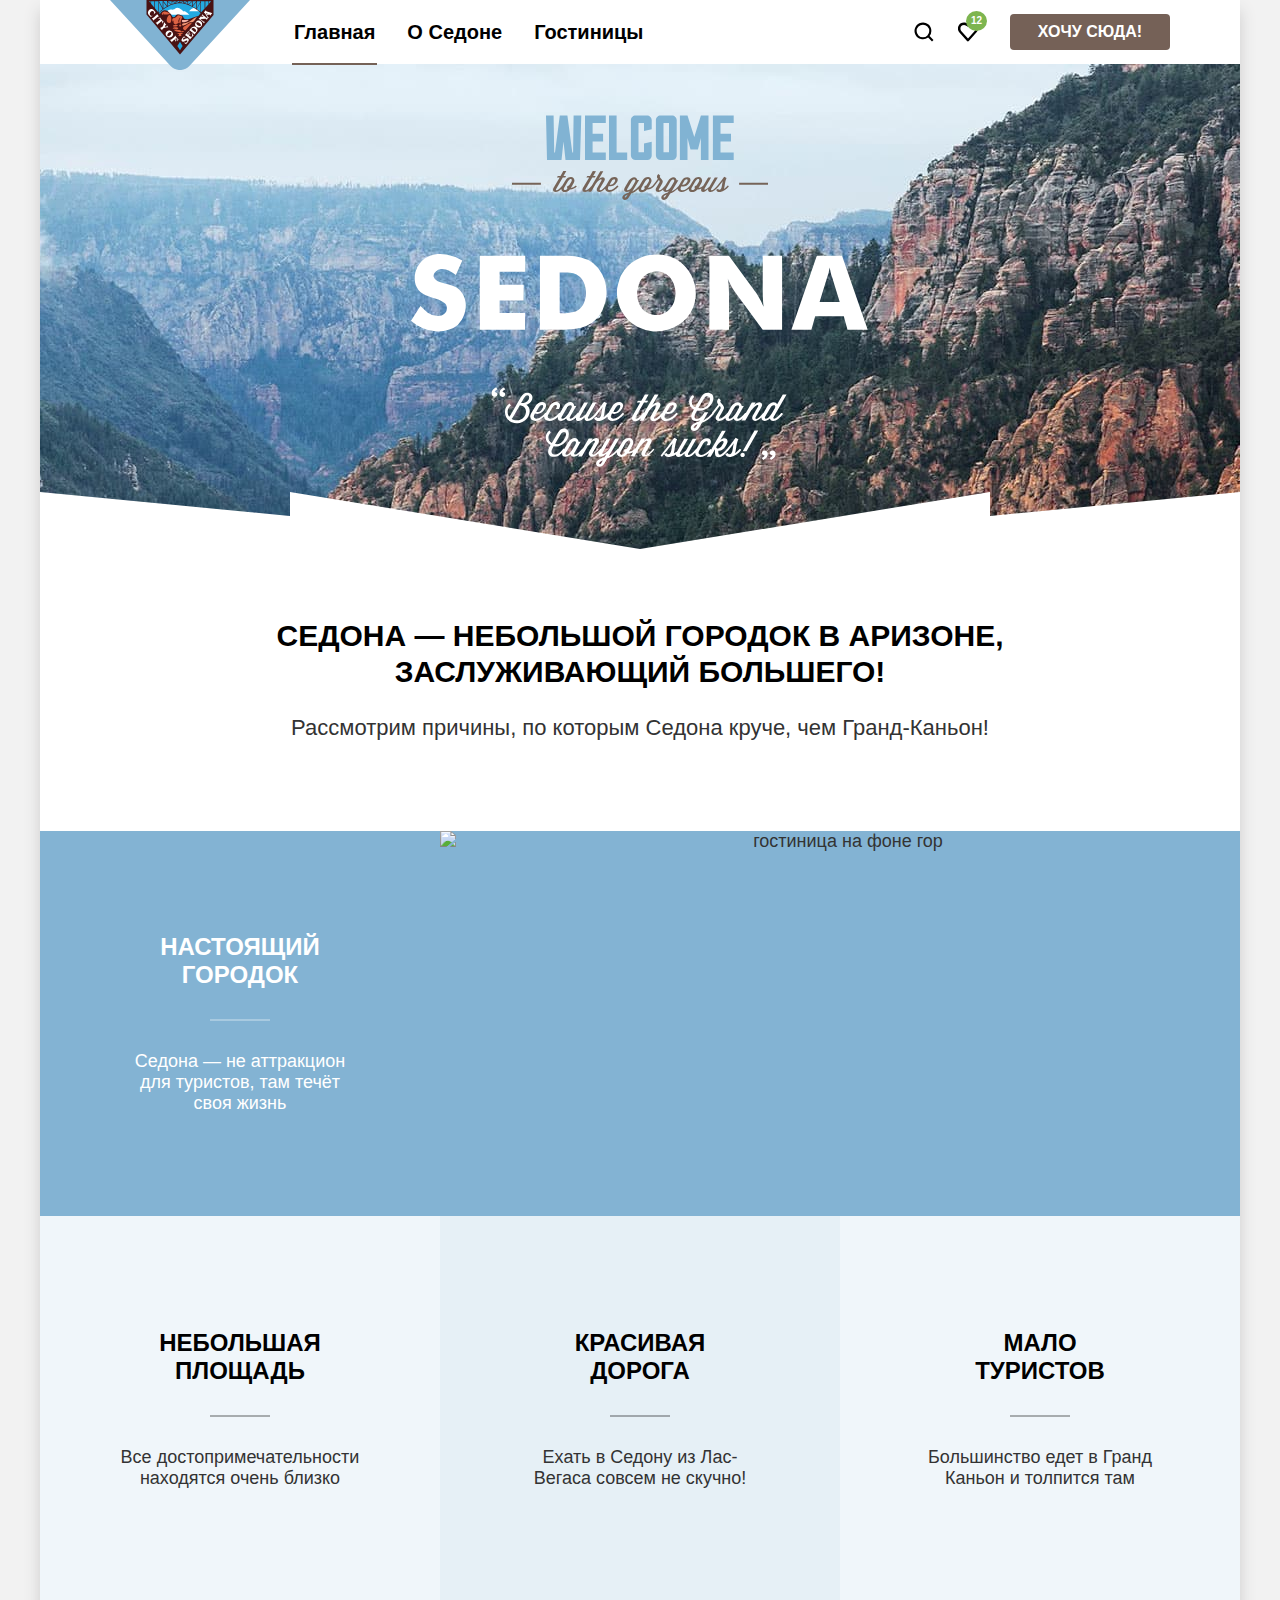
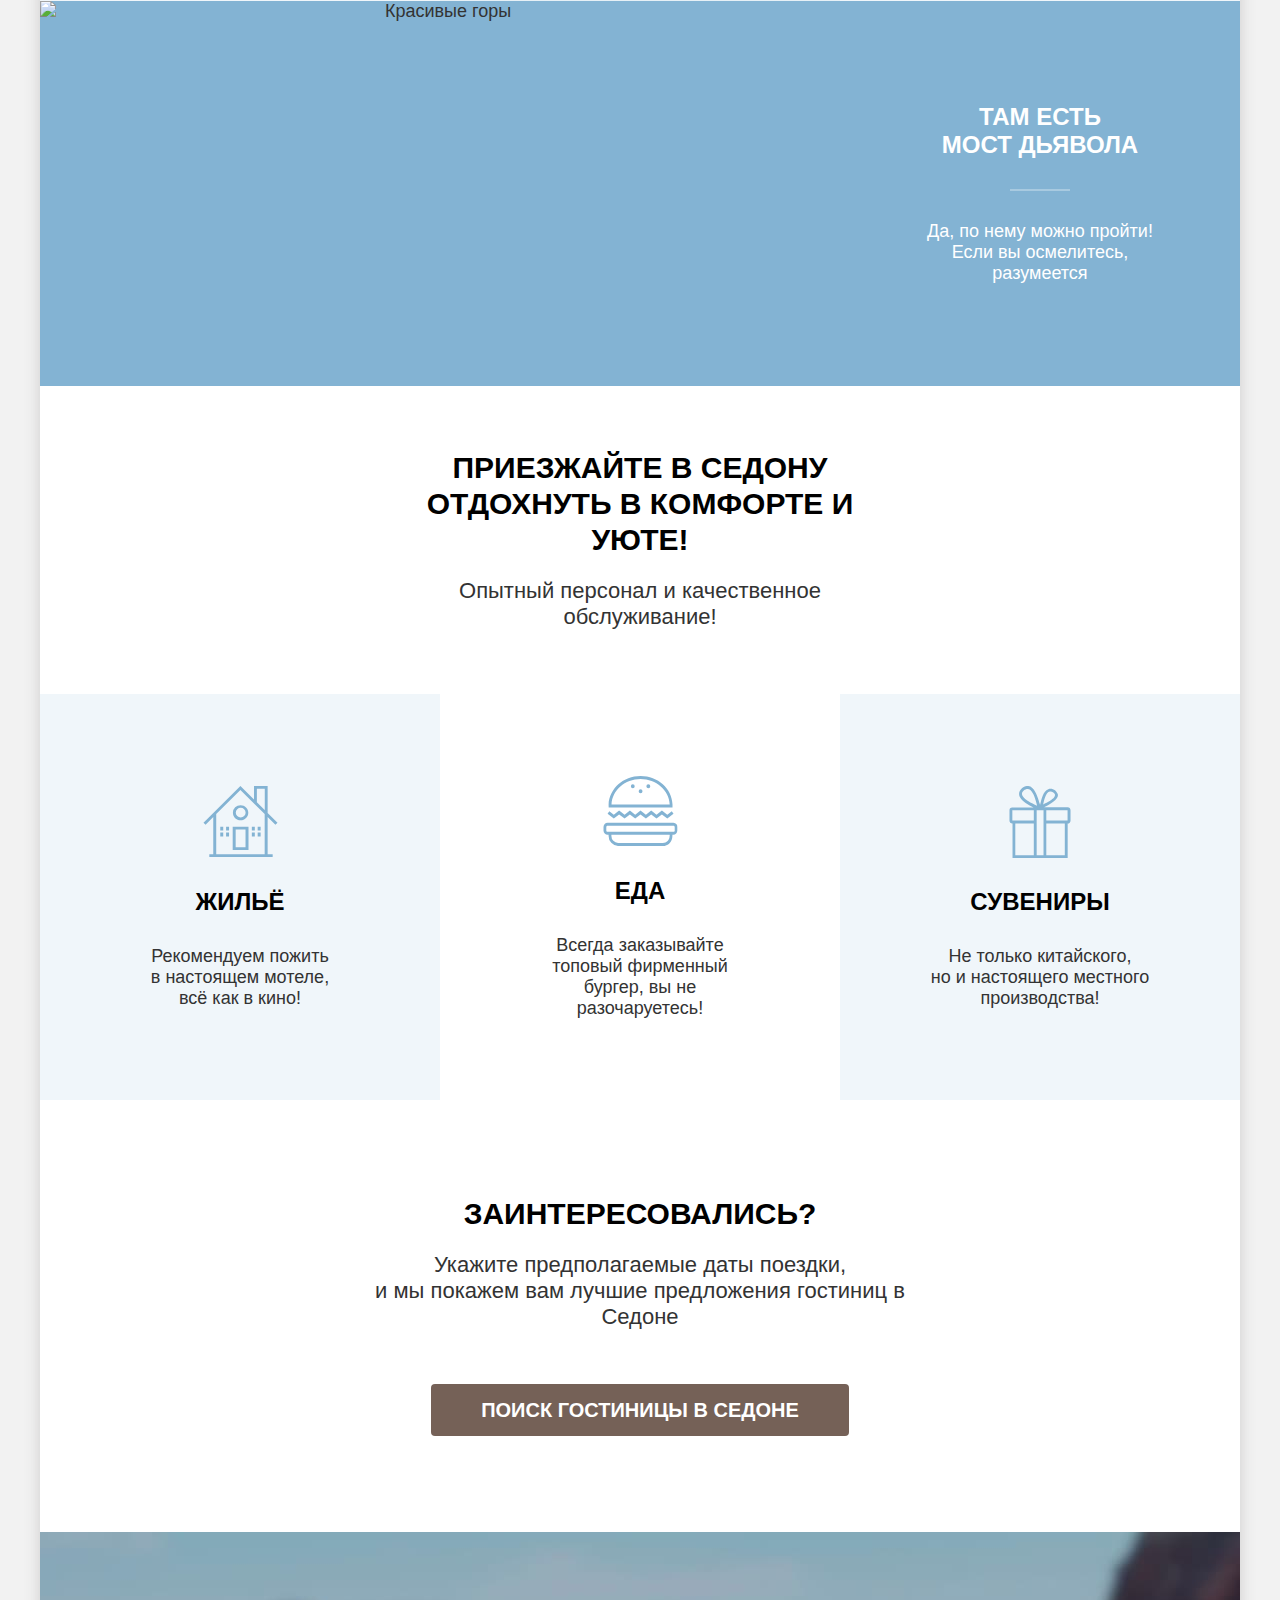
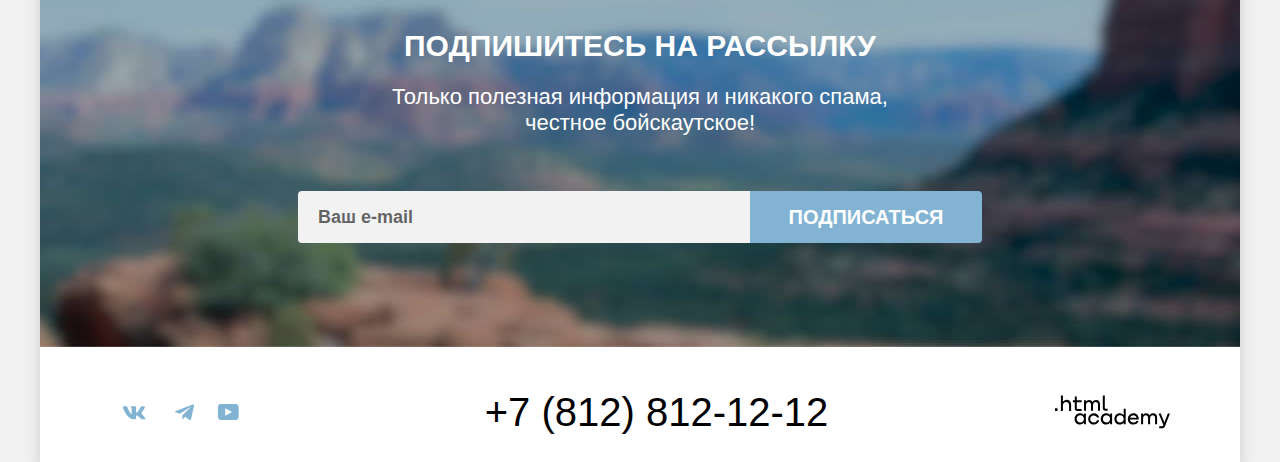
==== commit e007c751: "ДЗ-10 доводка_3_ЛК" ====
--- a/index.html
+++ b/index.html
@@ -48,7 +48,11 @@
                 </a>
               </li>
             </ul>
-            <a class="button button-color button-link" href="./modal.html"> Хочу сюда!</a>
+<div class="nav-btn-wrapp">
+  <a class="button button-color button-link" href="./modal.html"> Хочу сюда!</a>
+</div>
+
+
             <!-- открывает модальное окно -->
           </div>
 
@@ -172,7 +176,7 @@
             <input class="field input-mail" placeholder="Ваш e-mail" type="email" name="subscribe-email"
               id="subscribe-email" required>
 
-            <button class="button button-big" type="submit">Подписаться</button>
+            <button class="button" type="submit">Подписаться</button>
           </form>
         </div>
 
--- a/css/style.css
+++ b/css/style.css
@@ -47,9 +47,7 @@
 }
 
 img {
-  /* max-width: 100%;
-  height: auto; */
-  object-fit: contain;
+   object-fit: contain;
 }
 
 /*===================== шрифты ===========================*/
@@ -164,7 +162,8 @@
   border: none;
 }
 
-.button:not(:disabled):hover {
+.button:not(:disabled):hover,
+.button:not(:disabled):focus {
   cursor: pointer;
   background-color: #68A2CA;
 }
@@ -181,7 +180,8 @@
   background-color: #756157;
 }
 
-.button-color:not(:disabled):hover {
+.button-color:not(:disabled):hover,
+.button-color:not(:disabled):focus {
   background-color: #615048;
 }
 
@@ -189,7 +189,8 @@
   background-color: #7DB54F;
 }
 
-.button-select:not(:disabled):hover {
+.button-select:not(:disabled):hover,
+.button-select:not(:disabled):focus {
   background-color: #6C9E42;
 }
 
@@ -237,7 +238,7 @@
 .main-logo {
   position: relative;
   display: block;
-  margin-right: 29px;
+  margin-right: 28px;
   margin-bottom: -6px;
 }
 
@@ -258,7 +259,7 @@
   justify-content: space-between;
   gap: 30px;
   width: 100%;
-  /* align-items:  start; */
+  align-items: center;
 }
 
 .nav-list {
@@ -269,7 +270,7 @@
   display: flex;
   flex-wrap: wrap;
   gap: 10px 0;
-  /* justify-content: space-between; */
+
   min-width: 340px;
   max-width: 465px;
 }
@@ -281,6 +282,7 @@
 
   display: flex;
   flex-wrap: wrap;
+  gap: 4px 0;
   align-items: center;
 
   min-width: 88px;
@@ -291,17 +293,14 @@
   display: flex;
   align-items: center;
   gap: 20px;
-  /* align-items: start; */
+  flex-wrap: wrap;
 }
 
 .nav-link {
   display: block;
   padding: 20px 16px;
 
-  /* min-width: 20px;
-  min-height: 20px; */
-
-  font-size: 20px;
+   font-size: 20px;
   line-height: 24px;
   font-weight: 700;
   color: #000000;
@@ -381,21 +380,28 @@
   background-color: rgb(117, 97, 87, 0.3);
 }
 
+  .nav-btn-wrapp {
+    display: flex;
+    flex-wrap: wrap;
+    gap: 10px;
+    max-width: 160px;
+
+  }
+
 .navigation .button {
-  max-width: 160px;
+  display: block;
+  box-sizing: border-box;
+  padding-left: 8px;
+  padding-right: 8px;
+
   min-width: 160px;
-
-  padding-left: 8px;
-  padding-right:8px ;
 }
 
 .favorit-page {
   position: absolute;
   top: 9px;
-  right: 4px;
-}
-
-.favorit-page {
+  right: 3px;
+
   display: block;
   font-size: 10px;
   line-height: 10px;
@@ -412,6 +418,20 @@
   flex-grow: 1;
   /* нужно для стики-футера*/
 }
+
+/* .hero {
+  padding: 51px 70px 82px;
+
+  text-align: center;
+
+  color: #ffffff;
+  background-color: #467AA9;
+  background-image: url(../img/background/decor-corner.svg),
+    url(../img/background/index-background.jpg);
+  background-size: 100% auto, cover;
+  background-repeat: no-repeat;
+  background-position: bottom, center;
+} */
 
 .hero {
   padding: 51px 70px 82px 70px;
@@ -441,6 +461,7 @@
   background-size: 100%, auto;
   background-repeat: no-repeat;
   background-position: left bottom;
+
 }
 
 .hero-img {
@@ -459,7 +480,8 @@
 }
 
 .adv-wrapp {
-  padding: 69px 260px;
+  text-align: center;
+  padding: 69px 200px;
   margin-bottom: 21px;
 }
 
@@ -600,7 +622,7 @@
 /*================ subscribe ===========================*/
 
 .subscribe {
-  padding: 96px 258px 104px;
+  padding: 96px 58px 104px;
 
   text-align: center;
 }
@@ -628,6 +650,9 @@
   flex-wrap: wrap;
   justify-content: center;
   gap: 10px 0;
+
+  max-width: 684px;
+  margin: 0 auto;
 }
 
 .field {
@@ -646,12 +671,8 @@
   color: rgba(0, 0, 0, 0.6);
 }
 
-.field:not(:disabled):hover{
+.field:not(:disabled):hover {
   background-color: #E6E6E6;
-}
-
-.field:disabled {
-opacity: 0.6;
 }
 
 .input-mail {
@@ -678,10 +699,9 @@
   padding: 45px 70px 30px;
 }
 
-.phone-text-wrapp {
+.phone-text {
+  display: block;
   max-width: 720px;
-  display: flex;
-  flex-wrap: wrap;
 }
 
 .footer-social {
@@ -691,7 +711,7 @@
 
   display: flex;
   flex-wrap: wrap;
-
+  gap: 2px;
   max-width: 150px;
 }
 
@@ -735,9 +755,10 @@
 }
 
 .social-link-you::before {
-  -webkit-mask-image: url(../img/icons/social_you.svg);
+  -webkit-mask-image: url(../img/icons/social_tel.svg);
   mask-image: url(../img/icons/social_you.svg);
 
+  transform: translate(-73%, -50%);
 }
 
 .social-link:hover::before {
@@ -749,15 +770,9 @@
 }
 
 .htmlacademy-link {
-  display: inline-block;
+  display: block;
   width: 115px;
   height: 34px;
-}
-
-.footer-logos-wrapp {
-  max-width: 115px;
-  display: flex;
-  flex-wrap: wrap;
 }
 
 .htmlacademy-svg {
@@ -805,6 +820,11 @@
   color: #ffffff;
   text-decoration: none;
 }
+
+/* .breadcrumbs-item:not(:first-child) {
+  padding-left: 28px;
+  position: relative;
+} */
 
 .breadcrumbs-item {
   display: flex;
@@ -828,15 +848,11 @@
   opacity: 0.6;
 }
 
-.breadcrumbs-link:active {
-  opacity: 0.3;
-}
-
 /*===================== CATALOG  filter ================== */
 
 .catalog-filter {
   display: flex;
-  gap: 75px;
+  gap: 70px;
   flex-wrap: wrap;
 }
 
@@ -920,7 +936,7 @@
   transform: translatey(-50%);
   right: 20px;
 
-  width: 20px;
+  max-width: 50px;
   height: 24px;
 
   text-align: end;
@@ -995,11 +1011,10 @@
 
 .range-toggle:not(:disabled):hover {
   cursor: pointer;
-  background-color: #68A2CA;
 }
 
 .range-toggle:not(:disabled):active {
-  background-color: #82B3D3;
+  border:2px solid #82B3D3;
 }
 
 .toggle-min {
@@ -1019,8 +1034,10 @@
 /* +++++++++++++ КАТАЛОГ  checkbox & radio +++++++++++*/
 
 .control {
+  display: block;
   position: relative;
   padding-left: 36px;
+  outline: 1px solid salmon;
 }
 
 .control-mark {
@@ -1032,11 +1049,15 @@
   height: 20px;
   background-color: #ffffff;
   border-radius: 4px;
+  outline: 1px solid blue;
 }
 
 .control-label {
+width: 100%;
+
   display: inline-block;
   line-height: 23px;
+  outline: 1px solid green;
 }
 
 .control-input[type="checkbox"]:checked + .control-mark::after {
@@ -1055,6 +1076,7 @@
   border-radius: 50%;
 }
 
+
 .control-input[type="radio"]:checked + .control-mark::after {
   position: absolute;
   content: "";
@@ -1068,22 +1090,22 @@
   background-color: #3F5E72;
 }
 
-.control:hover  {
+.control-input:disabled +.control-mark {
+  background-color: violet;
+}
+
+.control-input:not(:disabled):hover + .control-mark,
+.control:hover {
   cursor: pointer;
   opacity: 0.6;
 }
 
-.control-input:focus + .control-mark {
+.control-input:not(:disabled):focus + .control-mark {
   outline: auto;
 }
 
-.control:active {
+.control-input:not(:disabled):active + .control-mark {
   opacity: 0.3;
-}
-
-.control-input:disabled + .control-mark,
-.control-input:disabled ~ .control-label {
-  opacity: 0.1;
 }
 
 .control {
@@ -1111,13 +1133,12 @@
 
   background-image: url("../img/icons/arrow-bottom.svg");
   background-repeat: no-repeat;
-  background-position: right 18px center;
-}
-
-.select-control:not(:disabled):hover {
+  background-position: right 20px center;
+}
+
+.select-control:not(:disabled):hover{
   cursor: pointer;
   border: 2px solid #68A2CA;
-  outline: transparent;
 }
 
 .select-control:disabled {
@@ -1188,10 +1209,6 @@
   padding: 0;
   list-style: none;
 
-  /* карточки на флексах
-    display: flex;
-  flex-wrap: wrap; */
-
   display: grid;
   grid-template-columns: repeat(3, 1fr);
   gap: 20px 20px;
@@ -1202,12 +1219,11 @@
 
 .hotel-item {
   box-sizing: border-box;
-  /* width: 340px; */
   padding: 19px 19px;
 
   display: grid;
   grid-template-columns: 1fr 1fr;
-  grid-template-rows: min-content;
+  /* grid-template-rows: auto 36px 36px 36px; */
   gap: 16px 20px;
 
   align-items: start;
@@ -1324,7 +1340,7 @@
   display: flex;
   gap: 8px;
   flex-wrap: wrap;
-  padding: 38px 0 60px;
+  padding: 40px 0 60px;
 }
 
 .pag-link {
@@ -1402,18 +1418,15 @@
   background-position: center;
 }
 
-.modal-close-button:not(:disabled):hover {
+.modal-close-button:hover {
   cursor: pointer;
   background-color: #E6E6E6;
 }
 
-.modal-close-button:not(:disabled):active {
+.modal-close-button:active {
   opacity: 0.3;
   background-color: #868686;
-}
-
-.modal-close-button:disabled {
-  opacity: 0.1;
+
 }
 
 .modal-title {
@@ -1451,49 +1464,11 @@
   border-radius: 4px;
   -webkit-appearance: textfield;
   appearance: textfield;
-/*
+
   background-image: url("../img/icons/calendar.svg");
   background-repeat: no-repeat;
   background-size: auto;
-  background-position: center right 20px; */
-}
-
-.field-out,
-.field-in {
-  position: relative;
-}
-
-.form-calendar {
-  appearance: none;
-position: absolute;
-top: 14px;
-right: 10px;
-width: 20px;
-height: 20px;
-background-color: rgb(0, 0, 0, 0.3);
-
--webkit-mask-image: url(../img/icons/calendar.svg);
--webkit-mask-size: contain;
--webkit-mask-repeat: no-repeat;
--webkit-mask-position: center;
-
-mask-image: url(../img/icons/calendar.svg);
-mask-size: 16px;
-mask-repeat: no-repeat;
-mask-position: center;
-
-}
-
-.form-calendar:hover {
-  background-color: rgb(0, 0, 0, 0.6);
-}
-
-.form-calendar:focus {
-outline: auto; /* как сделать фокус???????7*/
-}
-
-.form-calendar:active {
-  background-color: rgb(0, 0, 0, 0.3);
+  background-position: center right 20px;
 }
 
 .search-form {
@@ -1580,24 +1555,19 @@
   border: none;
 }
 
-.tooltip-toggle:not(:disabled):hover {
+.tooltip-toggle:hover {
   cursor: pointer;
   background-color: #68A2CA;
 }
 
-.tooltip-toggle:not(:disabled):active {
+.tooltip-toggle:active {
   opacity: 0.3;
 }
-
-.tooltip-toggle:disabled {
-  opacity: 0.1;
-}
-
 
 .tooltip-text {
   display: none;
 
-  margin-top: 6px;
+  margin-top: 10px;
 
   position: absolute;
   box-sizing: border-box;
@@ -1632,21 +1602,17 @@
   margin-right: auto;
 
   display: block;
-  width: 1px;
-  height: 1px;
-
-  border: 9px solid transparent;
-  border-bottom: 8px solid #333333;
-
-
-  /* background-image: url("../img/icons/corner.svg");
+  width: 19px;
+  height: 9px;
+
+  background-image: url("../img/icons/corner.svg");
   background-repeat: no-repeat;
   background-position: center;
-  background-size: auto; */
-}
-
-.tooltip-toggle:not(:disabled):hover ~ .tooltip-text,
-.tooltip-toggle:not(:disabled):focus ~ .tooltip-text {
+  background-size: auto;
+}
+
+.tooltip:hover .tooltip-text,
+.tooltip:active .tooltip-text {
   display: block;
 }
 
@@ -1695,19 +1661,6 @@
   -webkit-appearance: none;
 }
 
-
-.field-number::placeholder {
-  color: rgba(0, 0, 0, 0.6);
-}
-
-.field-number:not(:disabled):hover {
-  background-color: #E6E6E6;
-}
-
-.field-number:disabled {
-opacity: 0.6;
-}
-
 .btn-counter {
   -webkit-appearance: none;
   appearance: none;
@@ -1756,13 +1709,6 @@
   background-color: #000000;
 }
 
-.btn-counter:focus {
- outline: auto;
- outline-offset: -10px ;
-}
-
-
-
 .btn-counter:not(:disabled):active::before {
   cursor: pointer;
   background-color: rgba(0, 0, 0, 0.2);
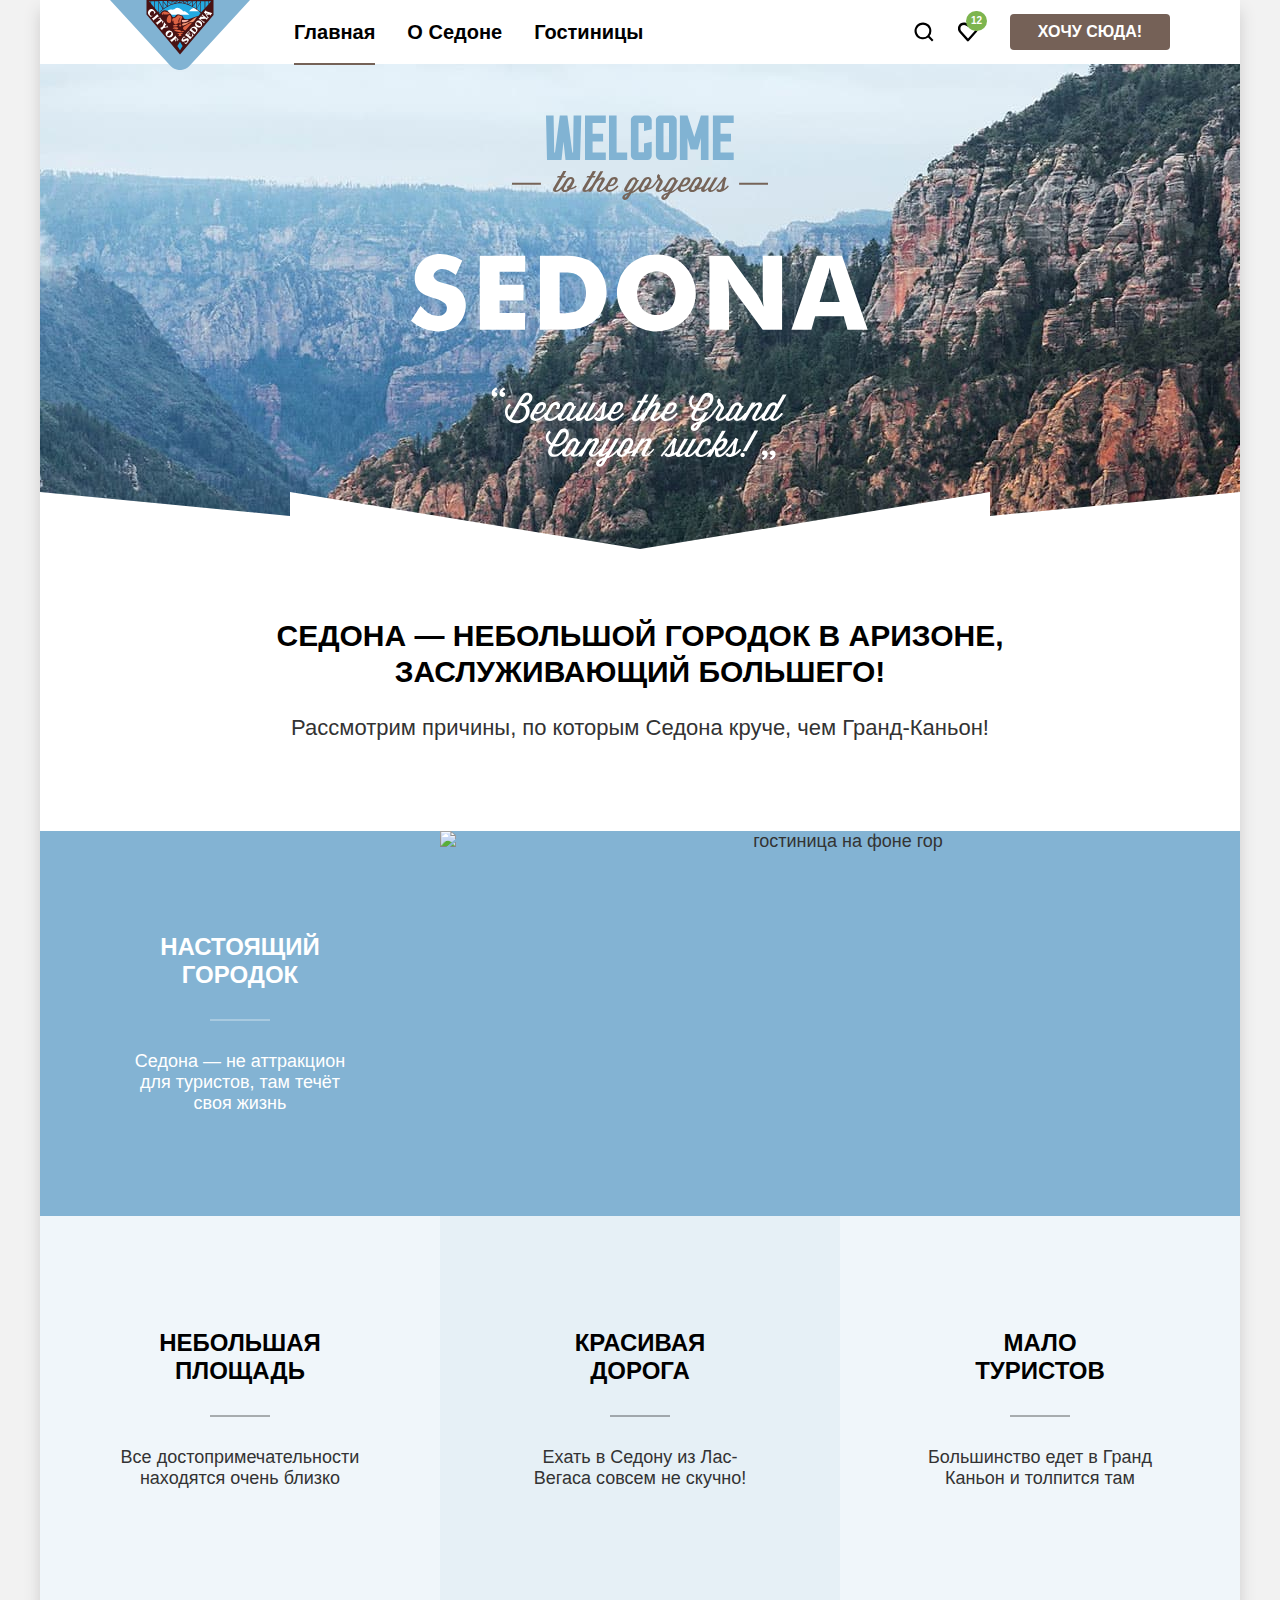
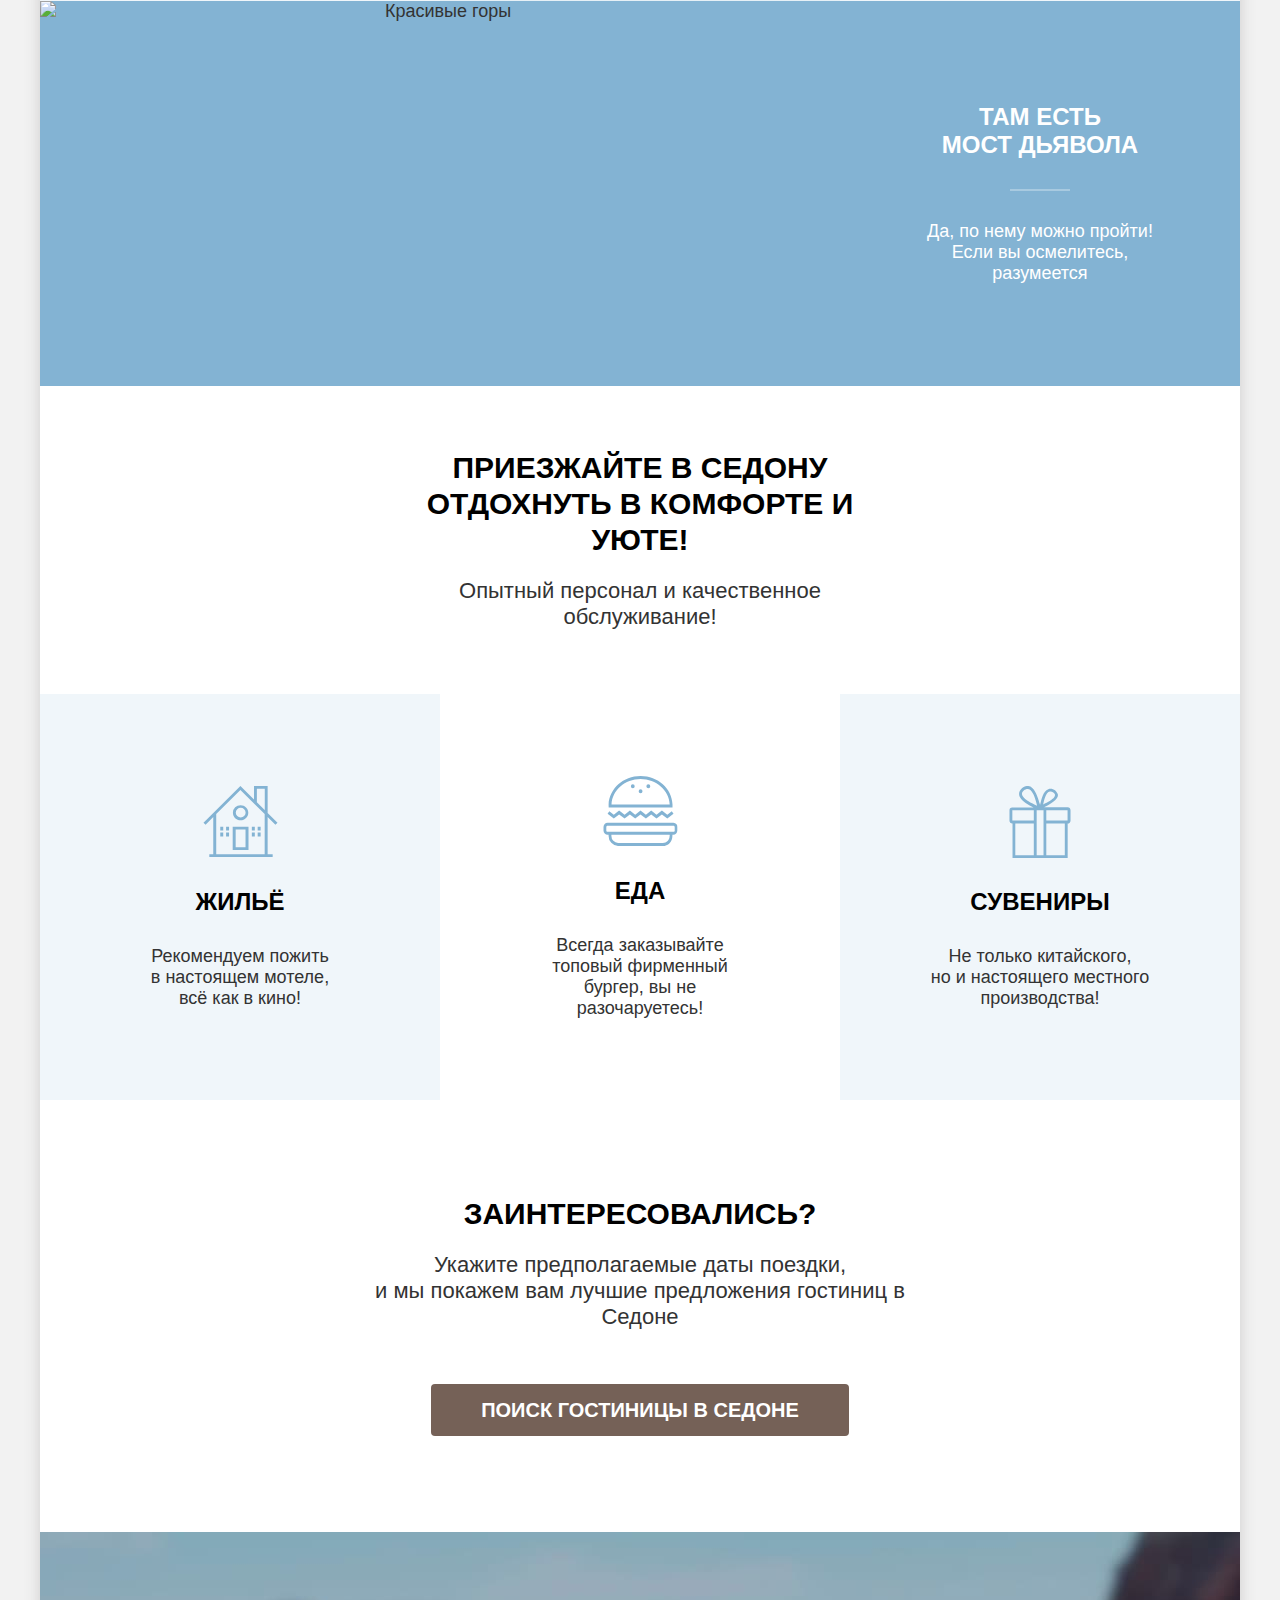
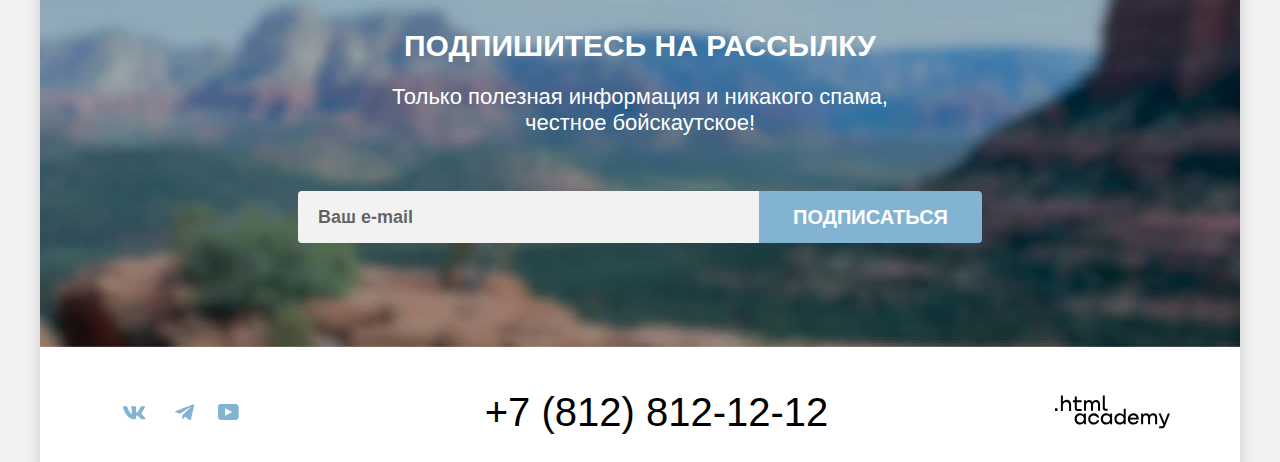
==== commit 6aa599d8: "Шлифовка: исправила замечания" ====
--- a/index.html
+++ b/index.html
@@ -48,11 +48,9 @@
                 </a>
               </li>
             </ul>
-<div class="nav-btn-wrapp">
-  <a class="button button-color button-link" href="./modal.html"> Хочу сюда!</a>
-</div>
-
-
+            <div class="nav-btn-wrapp">
+              <a class="button button-color button-link" href="./modal.html"> Хочу сюда!</a>
+            </div>
             <!-- открывает модальное окно -->
           </div>
 
@@ -108,7 +106,7 @@
           </ul>
         </section>
 
-        <section class="service  data-test="service"">
+        <section class="service" data-test="service">
 
           <div class="servise-wrapp">
             <h2 class="visually-hidden">Сервис</h2>
@@ -163,7 +161,7 @@
 
       </main>
 
-      <footer class="main-footer" data-test="footer">
+      <footer class="main-footer" >
         <div class="subscribe subscribe-main" data-test="subscribe">
           <h2 class="title-lead">Подпишитесь на рассылку</h2>
           <p class="subtitle"><span class="block">Только полезная информация и никакого спама,</span> честное
@@ -181,7 +179,7 @@
         </div>
 
 
-        <div class="footer-wrapp">
+        <div class="footer-wrapp" data-test="footer">
           <ul class="footer-social">
             <li class="social-item">
               <a class="social-link social-link-vk" href="https://vk.com/htmlacademy">
@@ -206,16 +204,16 @@
             <a class="phone-text" href="tel:+78128121212">+7 (812) 812-12-12</a>
           </div>
 
-         <div class="footer-logos-wrapp">
-          <a class="htmlacademy-link" href="https://htmlacademy.ru/">
-
-            <svg class="htmlacademy-svg" role="img" aria-label="HTMLAcademy" xmlns="http://www.w3.org/2000/svg"
-              width="115" height="34" viewBox="0 0 115 34">
-              <path
-                d="M0 13.3v2.6h2.5v-2.6H0ZM11.6 4.9c-1.6 0-2.8.7-3.6 1.7h-.1V.4h-2v15.5h2v-5.3C7.9 8.5 9.2 7 11.2 7c1.8 0 2.9 1.4 2.9 3.2v5.7h2V9.8c.1-3-1.8-5-4.5-5ZM26.6 5.2h-4.8V1.5h-2v3.8h-1.9v2h1.9v6c0 1.7 1 2.7 2.7 2.7h4.1v-2h-3.7c-.7 0-1.1-.4-1.1-1.1V7.2h4.8v-2ZM41.1 5c-1.6 0-2.9.8-3.5 2h-.1a3.7 3.7 0 0 0-3.4-2c-1.4 0-2.5.8-3.1 1.8h-.1V5.2H29v10.6h2v-5.4c0-2 1-3.5 2.6-3.5 1.5 0 2.4 1 2.4 2.6v6.3h2v-5.6c0-2.4 1.4-3.3 2.6-3.3 1.5 0 2.4 1 2.4 2.6v6.3h2V9.3c.1-2.5-1.4-4.3-3.9-4.3ZM47.8 13c0 1.8 1 2.8 2.8 2.8h2v-2h-1.7c-.7 0-1.1-.4-1.1-1.1V.4h-2V13ZM28.9 20a4.9 4.9 0 0 0-3.9-1.7c-3.1 0-5.4 2.3-5.4 5.6s2.3 5.6 5.4 5.6c1.8 0 3-.8 3.8-2h.1v1.7h2V18.6h-2V20Zm-3.6 7.5a3.5 3.5 0 0 1-3.6-3.6c0-2 1.4-3.6 3.6-3.6s3.6 1.6 3.6 3.6c0 1.9-1.4 3.6-3.6 3.6ZM44.2 22.4c-.5-2.4-2.6-4.1-5.4-4.1a5.4 5.4 0 0 0-5.6 5.6c0 3 2.2 5.6 5.6 5.6 2.8 0 4.9-1.8 5.4-4.2h-2.1a3.4 3.4 0 0 1-3.3 2.3 3.5 3.5 0 0 1-3.6-3.6c0-2 1.4-3.6 3.6-3.6 1.6 0 2.8 1 3.3 2.2h2.1v-.2ZM55.1 20a4.9 4.9 0 0 0-3.9-1.7c-3.1 0-5.4 2.3-5.4 5.6s2.3 5.6 5.4 5.6c1.8 0 3-.8 3.8-2h.1v1.7h2V18.6h-2V20Zm-3.6 7.5a3.5 3.5 0 0 1-3.6-3.6c0-2 1.4-3.6 3.6-3.6s3.6 1.6 3.6 3.6c0 1.9-1.5 3.6-3.6 3.6ZM68.7 20.2a5 5 0 0 0-3.9-2c-3.1 0-5.4 2.4-5.4 5.7 0 3.3 2.2 5.6 5.4 5.6 1.7 0 3-.8 3.8-1.8h.1v1.5h2V13.8h-2v6.4Zm-3.6 7.3a3.5 3.5 0 0 1-3.6-3.6c0-2 1.4-3.6 3.6-3.6s3.6 1.6 3.6 3.6c-.1 2-1.5 3.6-3.6 3.6ZM78.3 18.3a5.4 5.4 0 0 0-5.5 5.6c0 3 2.1 5.6 5.5 5.6 2.5 0 4.5-1.3 5.2-3.6h-2.1c-.5 1-1.6 1.6-3 1.6-1.9 0-3.3-1.3-3.4-3h8.8c.2-3.5-2-6.2-5.5-6.2Zm0 1.9c1.7 0 3 1 3.3 2.6h-6.5a3.2 3.2 0 0 1 3.2-2.6ZM98.2 18.3a4 4 0 0 0-3.6 2h-.1c-.6-1.2-1.8-2-3.4-2-1.4 0-2.5.7-3.1 1.8v-1.5h-1.9v10.6h2v-5.4c0-2 1-3.4 2.6-3.5 1.5 0 2.4 1 2.4 2.6v6.3h2v-5.6c0-2.4 1.4-3.3 2.6-3.3 1.5 0 2.4 1 2.4 2.6v6.3h2v-6.5c.1-2.6-1.4-4.4-3.9-4.4ZM109.4 27.4l-3.6-9h-2.2l4.8 11.7c-.3.9-.7 1.2-1.7 1.2h-2.5v2h2.5c1.8 0 2.8-.8 3.5-2.6l4.7-12.2h-2.1l-3.4 8.9Z" />
-            </svg>
-          </a>
-         </div>
+          <div class="footer-logos-wrapp">
+            <a class="htmlacademy-link" href="https://htmlacademy.ru/">
+
+              <svg class="htmlacademy-svg" role="img" aria-label="HTMLAcademy" xmlns="http://www.w3.org/2000/svg"
+                width="115" height="34" viewBox="0 0 115 34">
+                <path
+                  d="M0 13.3v2.6h2.5v-2.6H0ZM11.6 4.9c-1.6 0-2.8.7-3.6 1.7h-.1V.4h-2v15.5h2v-5.3C7.9 8.5 9.2 7 11.2 7c1.8 0 2.9 1.4 2.9 3.2v5.7h2V9.8c.1-3-1.8-5-4.5-5ZM26.6 5.2h-4.8V1.5h-2v3.8h-1.9v2h1.9v6c0 1.7 1 2.7 2.7 2.7h4.1v-2h-3.7c-.7 0-1.1-.4-1.1-1.1V7.2h4.8v-2ZM41.1 5c-1.6 0-2.9.8-3.5 2h-.1a3.7 3.7 0 0 0-3.4-2c-1.4 0-2.5.8-3.1 1.8h-.1V5.2H29v10.6h2v-5.4c0-2 1-3.5 2.6-3.5 1.5 0 2.4 1 2.4 2.6v6.3h2v-5.6c0-2.4 1.4-3.3 2.6-3.3 1.5 0 2.4 1 2.4 2.6v6.3h2V9.3c.1-2.5-1.4-4.3-3.9-4.3ZM47.8 13c0 1.8 1 2.8 2.8 2.8h2v-2h-1.7c-.7 0-1.1-.4-1.1-1.1V.4h-2V13ZM28.9 20a4.9 4.9 0 0 0-3.9-1.7c-3.1 0-5.4 2.3-5.4 5.6s2.3 5.6 5.4 5.6c1.8 0 3-.8 3.8-2h.1v1.7h2V18.6h-2V20Zm-3.6 7.5a3.5 3.5 0 0 1-3.6-3.6c0-2 1.4-3.6 3.6-3.6s3.6 1.6 3.6 3.6c0 1.9-1.4 3.6-3.6 3.6ZM44.2 22.4c-.5-2.4-2.6-4.1-5.4-4.1a5.4 5.4 0 0 0-5.6 5.6c0 3 2.2 5.6 5.6 5.6 2.8 0 4.9-1.8 5.4-4.2h-2.1a3.4 3.4 0 0 1-3.3 2.3 3.5 3.5 0 0 1-3.6-3.6c0-2 1.4-3.6 3.6-3.6 1.6 0 2.8 1 3.3 2.2h2.1v-.2ZM55.1 20a4.9 4.9 0 0 0-3.9-1.7c-3.1 0-5.4 2.3-5.4 5.6s2.3 5.6 5.4 5.6c1.8 0 3-.8 3.8-2h.1v1.7h2V18.6h-2V20Zm-3.6 7.5a3.5 3.5 0 0 1-3.6-3.6c0-2 1.4-3.6 3.6-3.6s3.6 1.6 3.6 3.6c0 1.9-1.5 3.6-3.6 3.6ZM68.7 20.2a5 5 0 0 0-3.9-2c-3.1 0-5.4 2.4-5.4 5.7 0 3.3 2.2 5.6 5.4 5.6 1.7 0 3-.8 3.8-1.8h.1v1.5h2V13.8h-2v6.4Zm-3.6 7.3a3.5 3.5 0 0 1-3.6-3.6c0-2 1.4-3.6 3.6-3.6s3.6 1.6 3.6 3.6c-.1 2-1.5 3.6-3.6 3.6ZM78.3 18.3a5.4 5.4 0 0 0-5.5 5.6c0 3 2.1 5.6 5.5 5.6 2.5 0 4.5-1.3 5.2-3.6h-2.1c-.5 1-1.6 1.6-3 1.6-1.9 0-3.3-1.3-3.4-3h8.8c.2-3.5-2-6.2-5.5-6.2Zm0 1.9c1.7 0 3 1 3.3 2.6h-6.5a3.2 3.2 0 0 1 3.2-2.6ZM98.2 18.3a4 4 0 0 0-3.6 2h-.1c-.6-1.2-1.8-2-3.4-2-1.4 0-2.5.7-3.1 1.8v-1.5h-1.9v10.6h2v-5.4c0-2 1-3.4 2.6-3.5 1.5 0 2.4 1 2.4 2.6v6.3h2v-5.6c0-2.4 1.4-3.3 2.6-3.3 1.5 0 2.4 1 2.4 2.6v6.3h2v-6.5c.1-2.6-1.4-4.4-3.9-4.4ZM109.4 27.4l-3.6-9h-2.2l4.8 11.7c-.3.9-.7 1.2-1.7 1.2h-2.5v2h2.5c1.8 0 2.8-.8 3.5-2.6l4.7-12.2h-2.1l-3.4 8.9Z" />
+              </svg>
+            </a>
+          </div>
         </div>
       </footer>
 
--- a/css/style.css
+++ b/css/style.css
@@ -4,7 +4,6 @@
 * Autoprefixer: v10.4.7
 * Browsers: last 1 version
 */
-
 
 /*===================== шрифты ===========================*/
 @font-face {
@@ -43,11 +42,13 @@
   line-height: 21px;
   color: #333333;
 
-  background-color: #F2F2F2;
+  background-color: #f2f2f2;
 }
 
 img {
-   object-fit: contain;
+  max-width: 100%;
+
+  object-fit: contain;
 }
 
 /*===================== шрифты ===========================*/
@@ -150,6 +151,7 @@
 .button {
   padding: 8px 34px;
 
+  min-height: 36px;
   font-size: 16px;
   line-height: 20px;
   font-weight: 700;
@@ -157,15 +159,14 @@
   text-align: center;
 
   color: #ffffff;
-  background-color: #82B3D3;
+  background-color: #82b3d3;
   border-radius: 4px;
   border: none;
 }
 
-.button:not(:disabled):hover,
-.button:not(:disabled):focus {
+.button:not(:disabled):hover {
   cursor: pointer;
-  background-color: #68A2CA;
+  background-color: #68a2ca;
 }
 
 .button:not(:disabled):active {
@@ -173,28 +174,27 @@
 }
 
 .button:disabled {
-  background-color: #E5E5E5;
+  background-color: #e5e5e5;
 }
 
 .button-color {
   background-color: #756157;
 }
 
-.button-color:not(:disabled):hover,
-.button-color:not(:disabled):focus {
+.button-color:not(:disabled):hover {
   background-color: #615048;
 }
 
 .button-select {
-  background-color: #7DB54F;
-}
-
-.button-select:not(:disabled):hover,
-.button-select:not(:disabled):focus {
+  background-color: #7db54f;
+}
+
+.button-select:not(:disabled):hover {
   background-color: #6C9E42;
 }
 
-.button-light {
+.button-light,
+.filter-btn-wrapp .button-light:focus {
   background-color: transparent;
 }
 
@@ -225,7 +225,7 @@
 }
 
 .button:disabled {
-  background-color: #E5E5E5;
+  background-color: #e5e5e5;
 }
 
 /*===================== heder ===========================*/
@@ -236,12 +236,16 @@
 }
 
 .main-logo {
-  position: relative;
   display: block;
   margin-right: 28px;
   margin-bottom: -6px;
-}
-
+  width: 140px;
+  flex-shrink: 0;
+}
+
+.main-logo-img {
+  display: block;
+}
 .main-logo:hover {
   opacity: 0.6;
 }
@@ -250,16 +254,13 @@
   opacity: 0.3;
 }
 
-.main-logo-img {
-  display: block;
-}
+
 
 .navigation {
   display: flex;
   justify-content: space-between;
   gap: 30px;
   width: 100%;
-  align-items: center;
 }
 
 .nav-list {
@@ -272,7 +273,7 @@
   gap: 10px 0;
 
   min-width: 340px;
-  max-width: 465px;
+  max-width: 600px;
 }
 
 .nav-user {
@@ -282,25 +283,24 @@
 
   display: flex;
   flex-wrap: wrap;
-  gap: 4px 0;
-  align-items: center;
-
-  min-width: 88px;
-  max-width: 190px;
+  align-items: start;
+flex-shrink: 0;
+justify-content: end;
+
+  max-width: 120px;
 }
 
 .nav-wrapp {
   display: flex;
-  align-items: center;
+  align-items: start;
   gap: 20px;
-  flex-wrap: wrap;
 }
 
 .nav-link {
   display: block;
   padding: 20px 16px;
 
-   font-size: 20px;
+  font-size: 20px;
   line-height: 24px;
   font-weight: 700;
   color: #000000;
@@ -331,8 +331,8 @@
 
   height: 2px;
 
-  right: 14px;
-  left: 14px;
+  right: 16px;
+  left: 16px;
   bottom: -1px;
 
   background-color: #756257;
@@ -340,8 +340,7 @@
 
 .user-icon {
   position: relative;
-  padding-left: 12px;
-  padding-right: 12px;
+  padding: 22px 12px ;
 }
 
 .user-icon::before {
@@ -380,13 +379,15 @@
   background-color: rgb(117, 97, 87, 0.3);
 }
 
-  .nav-btn-wrapp {
-    display: flex;
-    flex-wrap: wrap;
-    gap: 10px;
-    max-width: 160px;
-
-  }
+.nav-btn-wrapp {
+  margin-top: 14px;
+  margin-bottom: 14px;
+
+  display: flex;
+  flex-wrap: wrap;
+  gap: 5px;
+  max-width: 160px;
+}
 
 .navigation .button {
   display: block;
@@ -399,17 +400,21 @@
 
 .favorit-page {
   position: absolute;
-  top: 9px;
+  top: 11px;
   right: 3px;
+
+  box-sizing: border-box;
+  min-width: 20px;
+  min-height: 20px;
 
   display: block;
   font-size: 10px;
   line-height: 10px;
   padding: 5px;
 
-  border-radius: 50%;
+  border-radius: 10px;
   color: #ffffff;
-  background-color: #7DB54F;
+  background-color: #7db54f;
 }
 
 /*===================== hero ===========================*/
@@ -419,27 +424,13 @@
   /* нужно для стики-футера*/
 }
 
-/* .hero {
-  padding: 51px 70px 82px;
-
-  text-align: center;
-
-  color: #ffffff;
-  background-color: #467AA9;
-  background-image: url(../img/background/decor-corner.svg),
-    url(../img/background/index-background.jpg);
-  background-size: 100% auto, cover;
-  background-repeat: no-repeat;
-  background-position: bottom, center;
-} */
-
 .hero {
   padding: 51px 70px 82px 70px;
   position: relative;
   text-align: center;
 
   color: #ffffff;
-  background-color: #467AA9;
+  background-color: #467aa9;
   background-image: url(../img/background/index-background.jpg);
   background-size: cover;
   background-repeat: no-repeat;
@@ -461,7 +452,6 @@
   background-size: 100%, auto;
   background-repeat: no-repeat;
   background-position: left bottom;
-
 }
 
 .hero-img {
@@ -507,6 +497,8 @@
 .qulaity-list-wide .qulaity-item {
   color: #ffffff;
   background-color: #83B3D3;
+  width: 400px;
+  flex-grow: 0;
 
 }
 
@@ -629,7 +621,7 @@
 
 .subscribe-main {
   color: #ffffff;
-  background-color: #467AA9;
+  background-color: #467aa9;
   /* цвет для фона просто взят с фоновой картинки пипеткой*/
   background-image: url(../img/background/bg_subscribe.jpg);
   background-size: cover;
@@ -647,9 +639,7 @@
 .subscribe-form {
   position: relative;
   display: flex;
-  flex-wrap: wrap;
   justify-content: center;
-  gap: 10px 0;
 
   max-width: 684px;
   margin: 0 auto;
@@ -664,7 +654,7 @@
   font-weight: 700;
   border: none;
 
-  background-color: #F2F2F2;
+  background-color: #f2f2f2;
 }
 
 .field::placeholder {
@@ -672,18 +662,21 @@
 }
 
 .field:not(:disabled):hover {
-  background-color: #E6E6E6;
+  background-color: #e6e6e6;
 }
 
 .input-mail {
-  min-width: 452px;
+    /* min-width: 452px; */
   display: inline;
+
+  flex-grow: 1;
+
   border-radius: 4px 0 0 4px;
-}
+  }
 
 .subscribe-form .button {
-  flex-grow: 1;
-  font-size: 20px;
+  min-width: 80px;
+    font-size: 20px;
   line-height: 36px;
   border-radius: 0 4px 4px 0;
 }
@@ -732,7 +725,7 @@
 
   width: 24px;
   height: 17px;
-  background-color: #82B3D3;
+  background-color: #82b3d3;
 
   -webkit-mask-size: contain;
   -webkit-mask-repeat: no-repeat;
@@ -762,7 +755,7 @@
 }
 
 .social-link:hover::before {
-  background-color: #68A2CA;
+  background-color: #68a2ca;
 }
 
 .social-link:active::before {
@@ -789,12 +782,12 @@
 
 /*===================== CATALOG ===========================*/
 .filters {
-  padding: 35px 70px 70px;
+  padding: 35px 70px 55px 70px ;
 
   color: #ffffff;
-  background-color: #467AA9;
+  background-color: #467aa9;
   background-image: url(../img/background/bg_filter.jpg);
-  background-size: 100% 100%;
+  background-size: cover;
   background-repeat: no-repeat;
 }
 
@@ -821,16 +814,10 @@
   text-decoration: none;
 }
 
-/* .breadcrumbs-item:not(:first-child) {
-  padding-left: 28px;
-  position: relative;
-} */
-
 .breadcrumbs-item {
   display: flex;
   align-items: center;
 }
-
 
 .breadcrumbs-item:not(:first-child)::before {
   content: "";
@@ -879,6 +866,8 @@
   padding: 0;
   list-style: none;
 
+  margin-bottom: 15px;
+
   display: flex;
   flex-direction: column;
   gap: 16px;
@@ -889,14 +878,18 @@
   gap: 70px;
   flex-wrap: wrap;
 
+}
+
+.filter-group-cost {
   margin-left: auto;
 }
 
 .filter-btn-wrapp {
+  max-width: 191px;
+  padding-top: 56px;
   display: flex;
   flex-direction: column;
   gap: 32px;
-  justify-content: end;
 }
 
 .wrap-sort {
@@ -944,7 +937,7 @@
 
 .min-max-price {
   width: 143px;
-  padding-right: 35px;
+  padding-right: 45px;
   padding-top: 12px;
   padding-bottom: 12px;
 
@@ -966,6 +959,7 @@
 
   width: 100%;
   height: 20px;
+margin-bottom: 15px;
 }
 
 .range-scale::before {
@@ -1006,7 +1000,7 @@
 }
 
 .range-toggle:disabled {
-  background-color: #E5E5E5;
+  background-color: #e5e5e5;
 }
 
 .range-toggle:not(:disabled):hover {
@@ -1014,7 +1008,7 @@
 }
 
 .range-toggle:not(:disabled):active {
-  border:2px solid #82B3D3;
+  border: 2px solid #82b3d3;
 }
 
 .toggle-min {
@@ -1027,17 +1021,12 @@
   right: 0;
 }
 
-.button-big:first-child {
-  margin-top: auto;
-}
-
 /* +++++++++++++ КАТАЛОГ  checkbox & radio +++++++++++*/
 
 .control {
   display: block;
   position: relative;
   padding-left: 36px;
-  outline: 1px solid salmon;
 }
 
 .control-mark {
@@ -1049,15 +1038,13 @@
   height: 20px;
   background-color: #ffffff;
   border-radius: 4px;
-  outline: 1px solid blue;
 }
 
 .control-label {
-width: 100%;
+  width: 100%;
 
   display: inline-block;
   line-height: 23px;
-  outline: 1px solid green;
 }
 
 .control-input[type="checkbox"]:checked + .control-mark::after {
@@ -1090,21 +1077,27 @@
   background-color: #3F5E72;
 }
 
-.control-input:disabled +.control-mark {
-  background-color: violet;
+.control-input:disabled + .control-mark {
+  background-color: #9b9a9a;
+}
+
+.control-input:disabled ~ .control-label {
+  color: #9b9a9a;
 }
 
 .control-input:not(:disabled):hover + .control-mark,
-.control:hover {
+.control-input:not(:disabled):hover ~ .control-label {
   cursor: pointer;
   opacity: 0.6;
+  /* background-color: greenyellow; */
 }
 
 .control-input:not(:disabled):focus + .control-mark {
   outline: auto;
 }
 
-.control-input:not(:disabled):active + .control-mark {
+.control-input:not(:disabled):active + .control-mark,
+.control-input:not(:disabled):active ~ .control-label {
   opacity: 0.3;
 }
 
@@ -1121,14 +1114,14 @@
   box-sizing: border-box;
   min-width: 292px;
   max-height: 48px;
-  padding: 8px 38px 8px 20px;
+  padding: 8px 45px 8px 20px;
 
   font-size: 18px;
   line-height: 21px;
   color: #333333;
 
   background-color: #ffffff;
-  border: 2px solid #E5E5E5;
+  border: 2px solid #e5e5e5;
   border-radius: 4px;
 
   background-image: url("../img/icons/arrow-bottom.svg");
@@ -1136,9 +1129,9 @@
   background-position: right 20px center;
 }
 
-.select-control:not(:disabled):hover{
+.select-control:not(:disabled):hover {
   cursor: pointer;
-  border: 2px solid #68A2CA;
+  border: 2px solid #68a2ca;
 }
 
 .select-control:disabled {
@@ -1166,7 +1159,7 @@
   justify-content: center;
   align-items: center;
   background-color: #ffffff;
-  border: 2px solid #E5E5E5;
+  border: 2px solid #e5e5e5;
   border-radius: 4px;
 
   background-size: 16px 14px;
@@ -1191,7 +1184,7 @@
 }
 
 .card-button:not(:disabled):active {
-  border: 2px solid #68A2CA;
+  border: 2px solid #68a2ca;
 }
 
 .card-selected {
@@ -1214,7 +1207,7 @@
   gap: 20px 20px;
 
   padding-bottom: 39px;
-  border-bottom: 1px solid #E6E6E6;
+  border-bottom: 1px solid #e6e6e6;
 }
 
 .hotel-item {
@@ -1223,12 +1216,13 @@
 
   display: grid;
   grid-template-columns: 1fr 1fr;
-  /* grid-template-rows: auto 36px 36px 36px; */
   gap: 16px 20px;
 
+  grid-template-rows:1fr auto;
+
   align-items: start;
 
-  border: 1px solid #E6E6E6;
+  border: 1px solid #e6e6e6;
   border-radius: 4px;
 }
 
@@ -1246,7 +1240,6 @@
 .hotel-link:hover .hotel-title {
   color: #756157;
 }
-
 
 .hotel-link:active {
   opacity: 0.3;
@@ -1274,14 +1267,13 @@
   display: flex;
   justify-content: space-between;
   flex-wrap: wrap;
-  gap:16px 20px ;
+  gap: 16px 20px;
 }
 
 .hotel-img {
   display: block;
   margin-bottom: 16px;
 }
-
 
 .hotel-title {
   margin: 0;
@@ -1301,7 +1293,7 @@
   font-size: 16px;
   line-height: 20px;
   text-transform: uppercase;
-  background-color: #F2F2F2;
+  background-color: #f2f2f2;
 
   border-radius: 4px;
 }
@@ -1331,6 +1323,14 @@
 
 .star-2::before {
   width: 42px;
+}
+
+.star-1::before {
+  width: 24px;
+}
+
+.star-5::before {
+  width: 106px;
 }
 
 .pagination {
@@ -1363,7 +1363,7 @@
 
 .pag-current {
   color: #000000;
-  background-color: #F2F2F2;
+  background-color: #f2f2f2;
 }
 
 .pag-current:hover {
@@ -1410,7 +1410,7 @@
   right: 52px;
   width: 52px;
   height: 52px;
-  background-color: #F2F2F2;
+  background-color: #f2f2f2;
   border-radius: 50%;
   border: none;
   background-image: url("../img/icons/close.svg");
@@ -1420,13 +1420,12 @@
 
 .modal-close-button:hover {
   cursor: pointer;
-  background-color: #E6E6E6;
+  background-color: #e6e6e6;
 }
 
 .modal-close-button:active {
   opacity: 0.3;
   background-color: #868686;
-
 }
 
 .modal-title {
@@ -1435,15 +1434,6 @@
 }
 
 /*===================== Модальное окно ФОРМА ===========================*/
-/* .search-form label,
-.search-form input,
-.search-form p,
-.tooltip-wrapp,
-.search-form,
-.modal-content  {
-  outline: 1px solid blue;
-} */
-
 .form-label {
   padding: 12px 0;
 
@@ -1457,7 +1447,7 @@
 .search-form-field {
   display: block;
   width: 100%;
-  padding-right: 38px;
+  padding-right: 52px;
   padding-top: 12px;
   padding-bottom: 12px;
 
@@ -1465,16 +1455,16 @@
   -webkit-appearance: textfield;
   appearance: textfield;
 
-  background-image: url("../img/icons/calendar.svg");
+  /* background-image: url("../img/icons/calendar.svg");
   background-repeat: no-repeat;
   background-size: auto;
-  background-position: center right 20px;
+  background-position: center right 20px; */
 }
 
 .search-form {
   display: grid;
   width: 100%;
-  grid-template-columns: 119px 110px 60px auto 110px;
+  grid-template-columns: 119px 110px  auto 119px 110px;
 
   grid-template-areas: "label-in field-in field-in field-in field-in"
     "label-out field-out  field-out field-out field-out"
@@ -1521,9 +1511,9 @@
 .search-form-button {
   grid-area: search-btn;
 
+  min-height: 60px;
   padding-top: 18px;
   padding-bottom: 18px;
-
   margin-top: 25px;
 
   font-size: 20px;
@@ -1531,10 +1521,47 @@
   border-radius: 10px;
 }
 
+/*============== Модальное окно ФОРМА calendar====================*/
+.field-in,
+.field-out {
+  position: relative;
+}
+
+.form-calendar {
+  display: block;
+  width: 22px;
+  height: 22px;
+
+  position: absolute;
+  top: 12px;
+  right: 20px;
+
+  background-color: rgba(0, 0, 0, 0.3);
+
+  -webkit-mask-repeat: no-repeat;
+  -webkit-mask-size: 16px 16px;
+  -webkit-mask-position: center;
+  -webkit-mask-image: url(../img/icons/calendar.svg);
+
+  mask-repeat: no-repeat;
+  mask-size: 16px 16px;
+  mask-position: center;
+  mask-image: url(../img/icons/calendar.svg);
+}
+
+.form-calendar:hover {
+  background-color: rgba(0, 0, 0, 0.6);
+}
+
+.form-calendar:focus {
+  outline: auto;
+}
+
+.form-calendar:active {
+  background-color: rgba(0, 0, 0, 0.3);
+}
+
 /*============== Модальное окно ФОРМА tooltip====================*/
-.tooltip-wrapp {
-  display: block;
-}
 
 .tooltip {
   position: absolute;
@@ -1548,16 +1575,22 @@
   margin-left: 10px;
   margin-right: 10px;
 
-  margin-bottom: 6px;
+  margin-bottom: 4px;
 
   background-color: #83B3D3;
   border-radius: 50%;
   border: none;
+
+  background-image: url(../img/icons/tooltip-icon.svg);
+  background-repeat: no-repeat;
+  background-position: center;
+  background-size: auto;
+
 }
 
 .tooltip-toggle:hover {
   cursor: pointer;
-  background-color: #68A2CA;
+  background-color: #68a2ca;
 }
 
 .tooltip-toggle:active {
@@ -1566,27 +1599,28 @@
 
 .tooltip-text {
   display: none;
-
+  /* display: block; */
+
+  box-sizing: border-box;
+  width: 256px;
   margin-top: 10px;
-
+  padding: 19px 18px 23px 22px;
+
+  /*
+    max-height: 165px;
+  overflow-y: scroll; */
   position: absolute;
-  box-sizing: border-box;
 
   left: 50%;
   transform: translateX(-50%);
-
-  /* display: block; */
-  width: 256px;
-
-  padding: 22px 15px 18px 18px;
 
   font-size: 16px;
   line-height: 20px;
   font-weight: 400;
+  text-transform: none;
 
   color: #ffffff;
   background-color: #333333;
-
   border-radius: 10px;
 }
 
@@ -1602,17 +1636,19 @@
   margin-right: auto;
 
   display: block;
-  width: 19px;
-  height: 9px;
-
-  background-image: url("../img/icons/corner.svg");
-  background-repeat: no-repeat;
-  background-position: center;
-  background-size: auto;
-}
-
-.tooltip:hover .tooltip-text,
-.tooltip:active .tooltip-text {
+  width: 0;
+  height: 0;
+
+  border-left: 8.5px solid transparent;
+  border-right: 8.5px solid transparent;
+  border-bottom: 9px solid #333333;
+}
+
+.tooltip:hover .tooltip-text {
+  display: block;
+}
+
+.tooltip-toggle:focus ~ .tooltip-text {
   display: block;
 }
 
@@ -1635,10 +1671,9 @@
 .counter-wrapp {
   display: flex;
   margin: 0;
-  background-color: #F2F2F2;
+  background-color: #f2f2f2;
   border-radius: 4px;
 }
-
 
 .field-number {
   z-index: 1;
@@ -1653,7 +1688,7 @@
   text-align: center;
 
   border: none;
-  background-color: #F2F2F2;
+  background-color: #f2f2f2;
 }
 
 .field-number::-webkit-outer-spin-button,
@@ -1671,7 +1706,7 @@
   width: 40px;
   padding: 0;
 
-  background-color: #F2F2F2;
+  background-color: #f2f2f2;
   border: none;
 }
 
@@ -1709,6 +1744,11 @@
   background-color: #000000;
 }
 
+.btn-counter:not(:disabled):focus {
+  outline: auto;
+  outline-offset: -10px;
+}
+
 .btn-counter:not(:disabled):active::before {
   cursor: pointer;
   background-color: rgba(0, 0, 0, 0.2);
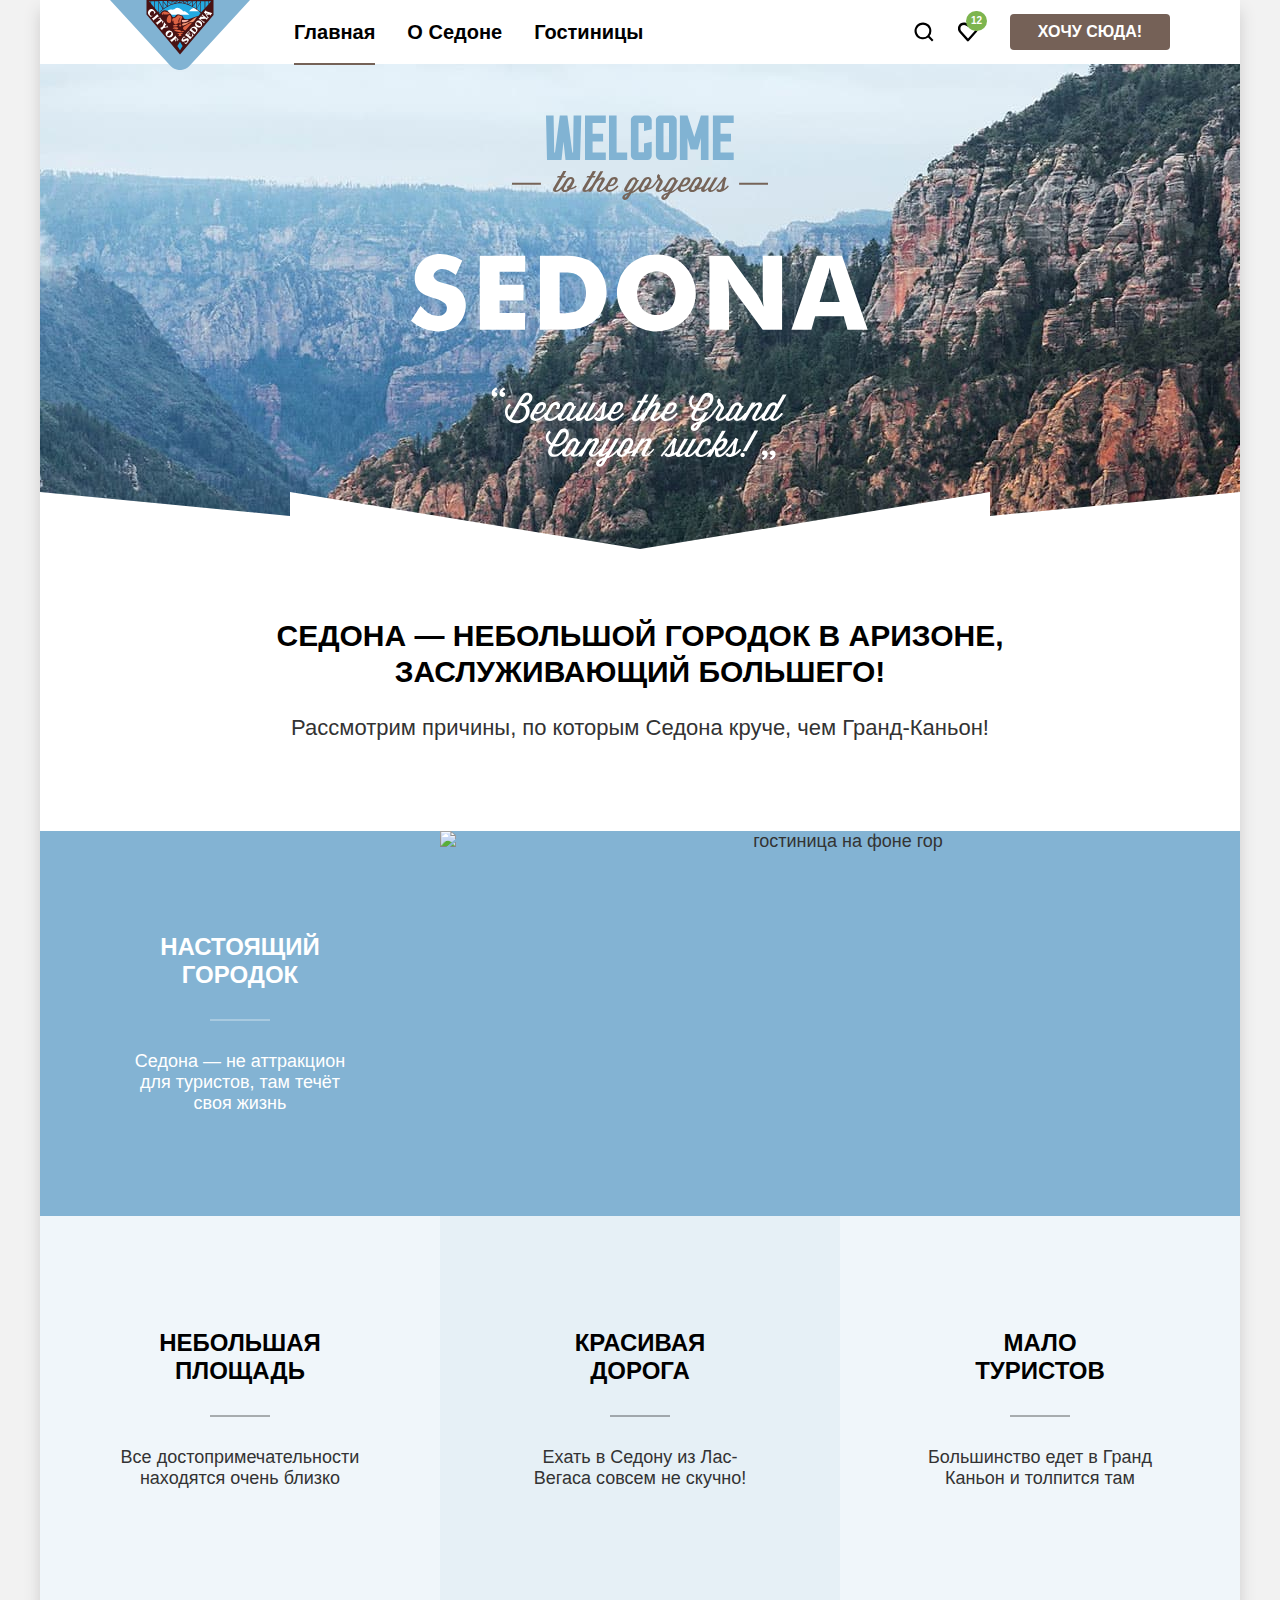
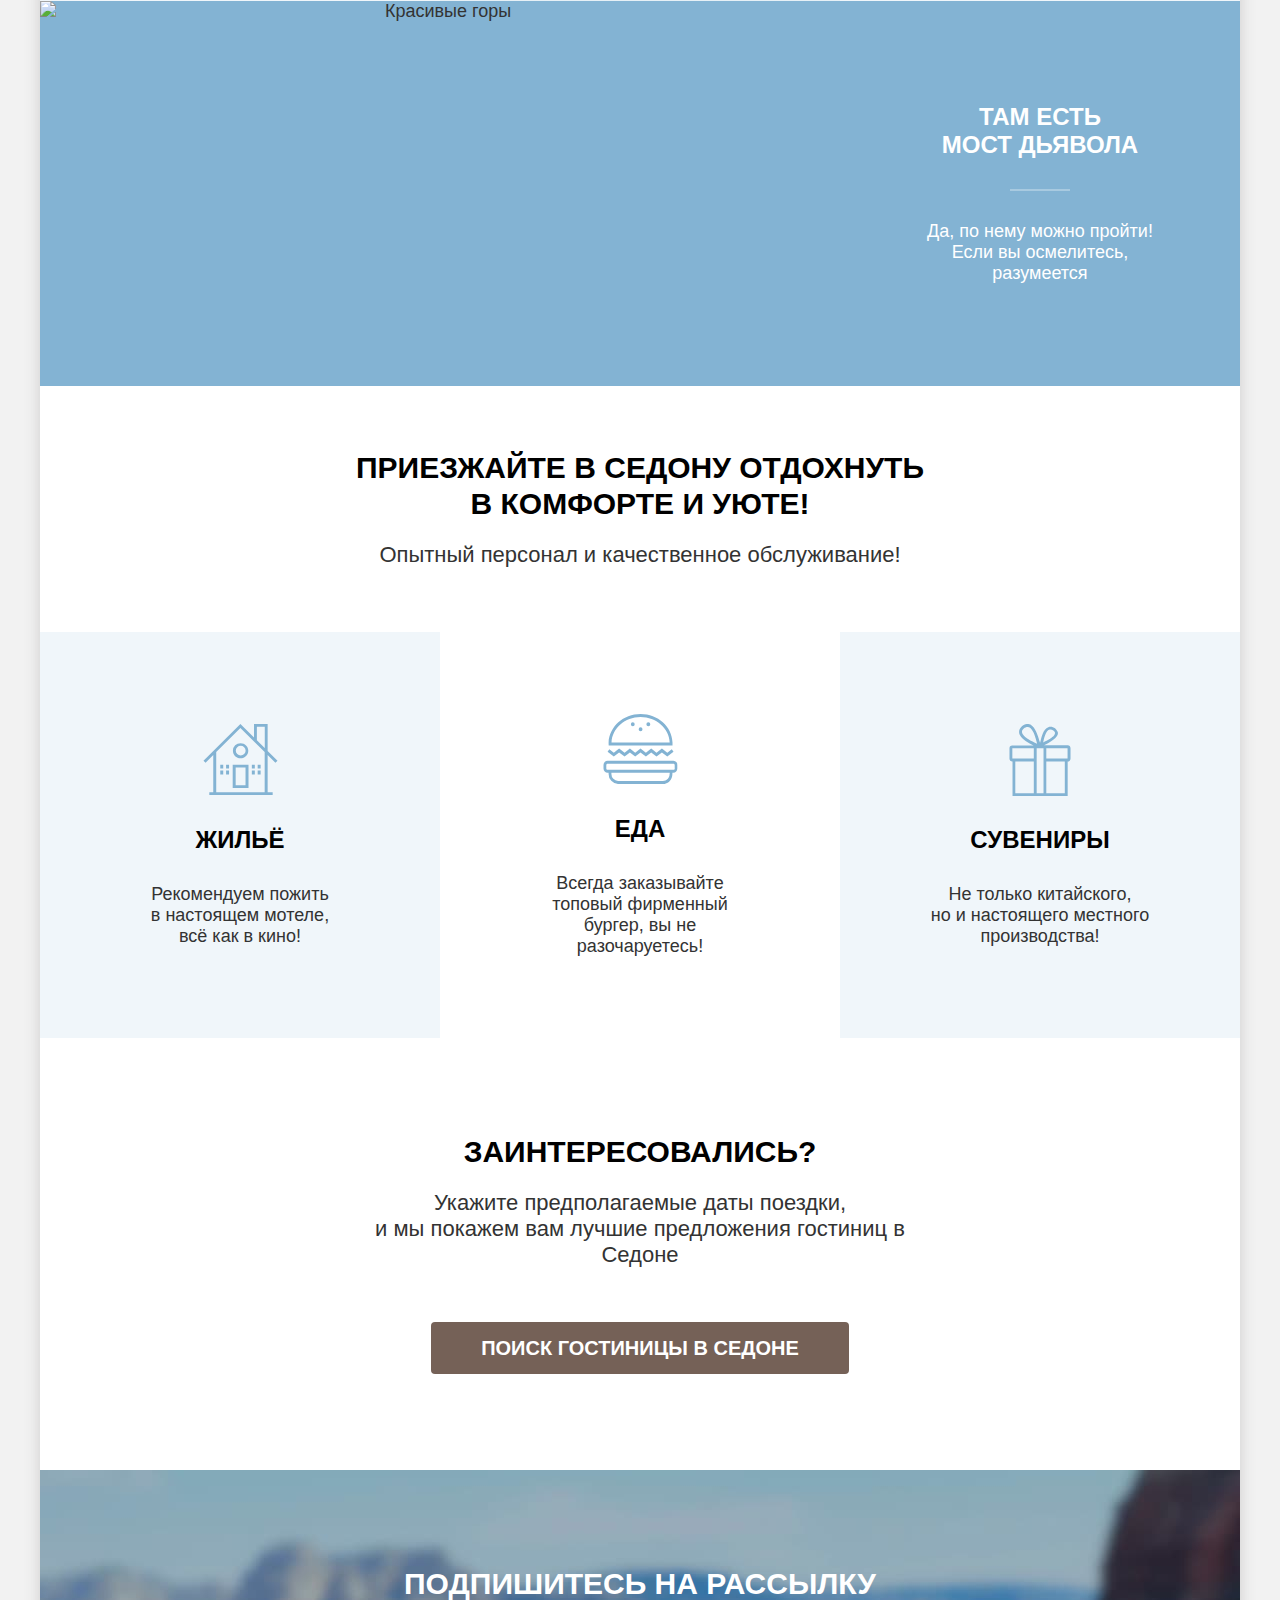
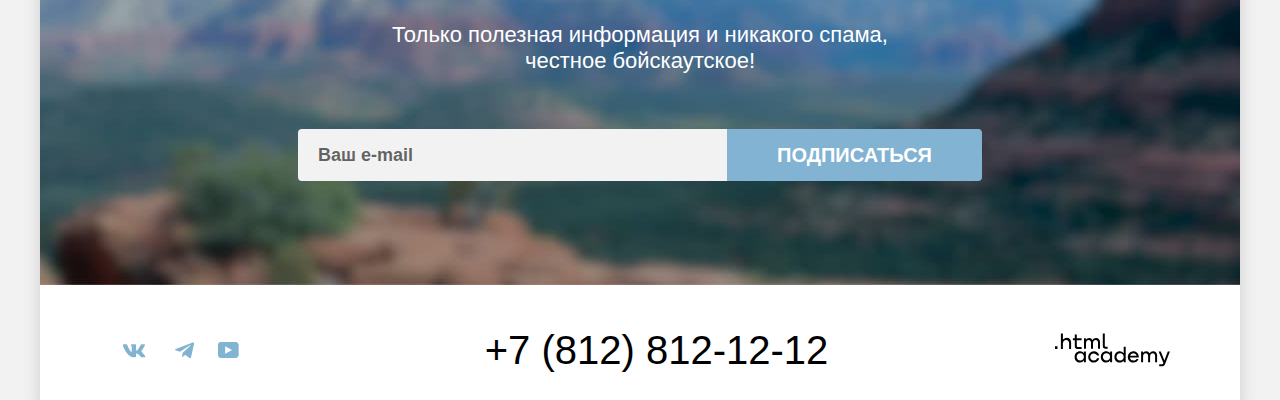
==== commit 9ad0e978: "готово к защите" ====
--- a/index.html
+++ b/index.html
@@ -8,7 +8,6 @@
 
     <link rel="stylesheet" href="./css/style.css">
     <link rel="shortcut icon" href="./favicon.ico">
-    <!-- <link rel="stylesheet" href="./css/outline.css"> -->
 
   </head>
 
@@ -110,7 +109,7 @@
 
           <div class="servise-wrapp">
             <h2 class="visually-hidden">Сервис</h2>
-            <p class="title-lead">Приезжайте в Седону отдохнуть в комфорте и уюте!</p>
+            <p class="title-lead"><span class="block">Приезжайте в Седону отдохнуть </span> в комфорте и уюте!</p>
             <p class="subtitle">Опытный персонал и качественное обслуживание!</p>
           </div>
 
@@ -158,10 +157,9 @@
           </div>
         </section>
 
-
       </main>
 
-      <footer class="main-footer" >
+      <footer class="main-footer">
         <div class="subscribe subscribe-main" data-test="subscribe">
           <h2 class="title-lead">Подпишитесь на рассылку</h2>
           <p class="subtitle"><span class="block">Только полезная информация и никакого спама,</span> честное
@@ -174,10 +172,9 @@
             <input class="field input-mail" placeholder="Ваш e-mail" type="email" name="subscribe-email"
               id="subscribe-email" required>
 
-            <button class="button" type="submit">Подписаться</button>
+            <button class="button button-big button-big-text" type="submit">Подписаться</button>
           </form>
         </div>
-
 
         <div class="footer-wrapp" data-test="footer">
           <ul class="footer-social">
@@ -217,11 +214,9 @@
         </div>
       </footer>
 
-      <!-- /*===================== Модальное окно ===========================*/ -->
+      <!-- /*=============== Модальное окно открывается по кнопке "Хочу сюда!" ===========================*/ -->
 
     </div>
-
-    <!-- <script src="./js/test.js"></script> -->
   </body>
 
 </html>
--- a/css/style.css
+++ b/css/style.css
@@ -35,6 +35,7 @@
   min-height: 100%;
   /* нужно для стики-футера*/
   display: flex;
+  flex-shrink: 0;
   /* нужно для стики-футера*/
 
   font-family: "PT Sans", sans-serif;
@@ -126,7 +127,7 @@
   border: 0;
   padding: 0;
   white-space: nowrap;
-  /* -webkit-clip-path: inset(100%); */
+  -webkit-clip-path: inset(100%);
   clip-path: inset(100%);
   clip: rect(0 0 0 0);
   overflow: hidden;
@@ -246,6 +247,7 @@
 .main-logo-img {
   display: block;
 }
+
 .main-logo:hover {
   opacity: 0.6;
 }
@@ -253,8 +255,6 @@
 .main-logo:active {
   opacity: 0.3;
 }
-
-
 
 .navigation {
   display: flex;
@@ -284,8 +284,8 @@
   display: flex;
   flex-wrap: wrap;
   align-items: start;
-flex-shrink: 0;
-justify-content: end;
+  flex-shrink: 0;
+  justify-content: end;
 
   max-width: 120px;
 }
@@ -340,7 +340,7 @@
 
 .user-icon {
   position: relative;
-  padding: 22px 12px ;
+  padding: 22px 12px;
 }
 
 .user-icon::before {
@@ -425,6 +425,7 @@
 }
 
 .hero {
+  box-sizing: border-box;
   padding: 51px 70px 82px 70px;
   position: relative;
   text-align: center;
@@ -435,6 +436,8 @@
   background-size: cover;
   background-repeat: no-repeat;
   background-position: center;
+
+  min-height: 485px;
 }
 
 .hero::after {
@@ -490,32 +493,26 @@
   align-items: center;
   flex-wrap: wrap;
 
-
   background-color: #83B3D3;
 }
 
 .qulaity-list-wide .qulaity-item {
   color: #ffffff;
   background-color: #83B3D3;
-  width: 400px;
   flex-grow: 0;
-
 }
 
 .qulaity-item {
-
   box-sizing: border-box;
   padding: 81px 80px;
+  width: 400px;
+  min-height: 385px;
 
   display: flex;
   flex-direction: column;
   flex-grow: 1;
-
   justify-content: center;
   align-items: center;
-
-  width: 400px;
-  min-height: 385px;
 
   background-color: rgba(130, 179, 212, 12%);
 }
@@ -560,7 +557,7 @@
 }
 
 .servise-wrapp {
-  padding: 64px 340px;
+  padding: 64px 300px;
 }
 
 .service li.qulaity-item:nth-of-type(even) {
@@ -652,8 +649,8 @@
   font-size: 18px;
   line-height: 24px;
   font-weight: 700;
+
   border: none;
-
   background-color: #f2f2f2;
 }
 
@@ -666,18 +663,12 @@
 }
 
 .input-mail {
-    /* min-width: 452px; */
   display: inline;
-
   flex-grow: 1;
-
   border-radius: 4px 0 0 4px;
-  }
+}
 
 .subscribe-form .button {
-  min-width: 80px;
-    font-size: 20px;
-  line-height: 36px;
   border-radius: 0 4px 4px 0;
 }
 
@@ -782,7 +773,7 @@
 
 /*===================== CATALOG ===========================*/
 .filters {
-  padding: 35px 70px 55px 70px ;
+  padding: 35px 70px 55px 70px;
 
   color: #ffffff;
   background-color: #467aa9;
@@ -959,7 +950,7 @@
 
   width: 100%;
   height: 20px;
-margin-bottom: 15px;
+  margin-bottom: 15px;
 }
 
 .range-scale::before {
@@ -1063,7 +1054,6 @@
   border-radius: 50%;
 }
 
-
 .control-input[type="radio"]:checked + .control-mark::after {
   position: absolute;
   content: "";
@@ -1089,7 +1079,6 @@
 .control-input:not(:disabled):hover ~ .control-label {
   cursor: pointer;
   opacity: 0.6;
-  /* background-color: greenyellow; */
 }
 
 .control-input:not(:disabled):focus + .control-mark {
@@ -1218,7 +1207,7 @@
   grid-template-columns: 1fr 1fr;
   gap: 16px 20px;
 
-  grid-template-rows:1fr auto;
+  grid-template-rows: 1fr auto;
 
   align-items: start;
 
@@ -1230,7 +1219,7 @@
   text-decoration: none;
   display: block;
 
-  grid-column: 1/ -1;
+  grid-column: 1/-1;
 }
 
 .hotel-link:hover {
@@ -1260,7 +1249,7 @@
 
 .hotel-type,
 .rating-wrap {
-  grid-column: 1/ -1;
+  grid-column: 1/-1;
 
   width: 100%;
 
@@ -1454,17 +1443,12 @@
   border-radius: 4px;
   -webkit-appearance: textfield;
   appearance: textfield;
-
-  /* background-image: url("../img/icons/calendar.svg");
-  background-repeat: no-repeat;
-  background-size: auto;
-  background-position: center right 20px; */
 }
 
 .search-form {
   display: grid;
   width: 100%;
-  grid-template-columns: 119px 110px  auto 119px 110px;
+  grid-template-columns: 119px 110px auto 119px 110px;
 
   grid-template-areas: "label-in field-in field-in field-in field-in"
     "label-out field-out  field-out field-out field-out"
@@ -1599,27 +1583,21 @@
 
 .tooltip-text {
   display: none;
-  /* display: block; */
+  position: absolute;
+  left: 50%;
+  transform: translateX(-50%);
 
   box-sizing: border-box;
   width: 256px;
   margin-top: 10px;
   padding: 19px 18px 23px 22px;
 
-  /*
-    max-height: 165px;
-  overflow-y: scroll; */
-  position: absolute;
-
-  left: 50%;
-  transform: translateX(-50%);
-
   font-size: 16px;
   line-height: 20px;
   font-weight: 400;
   text-transform: none;
-
   color: #ffffff;
+
   background-color: #333333;
   border-radius: 10px;
 }
@@ -1727,8 +1705,6 @@
   mask-size: contain;
   mask-repeat: no-repeat;
   mask-position: center;
-
-  /* background-color: violet; */
 }
 
 .btn-minus::before {
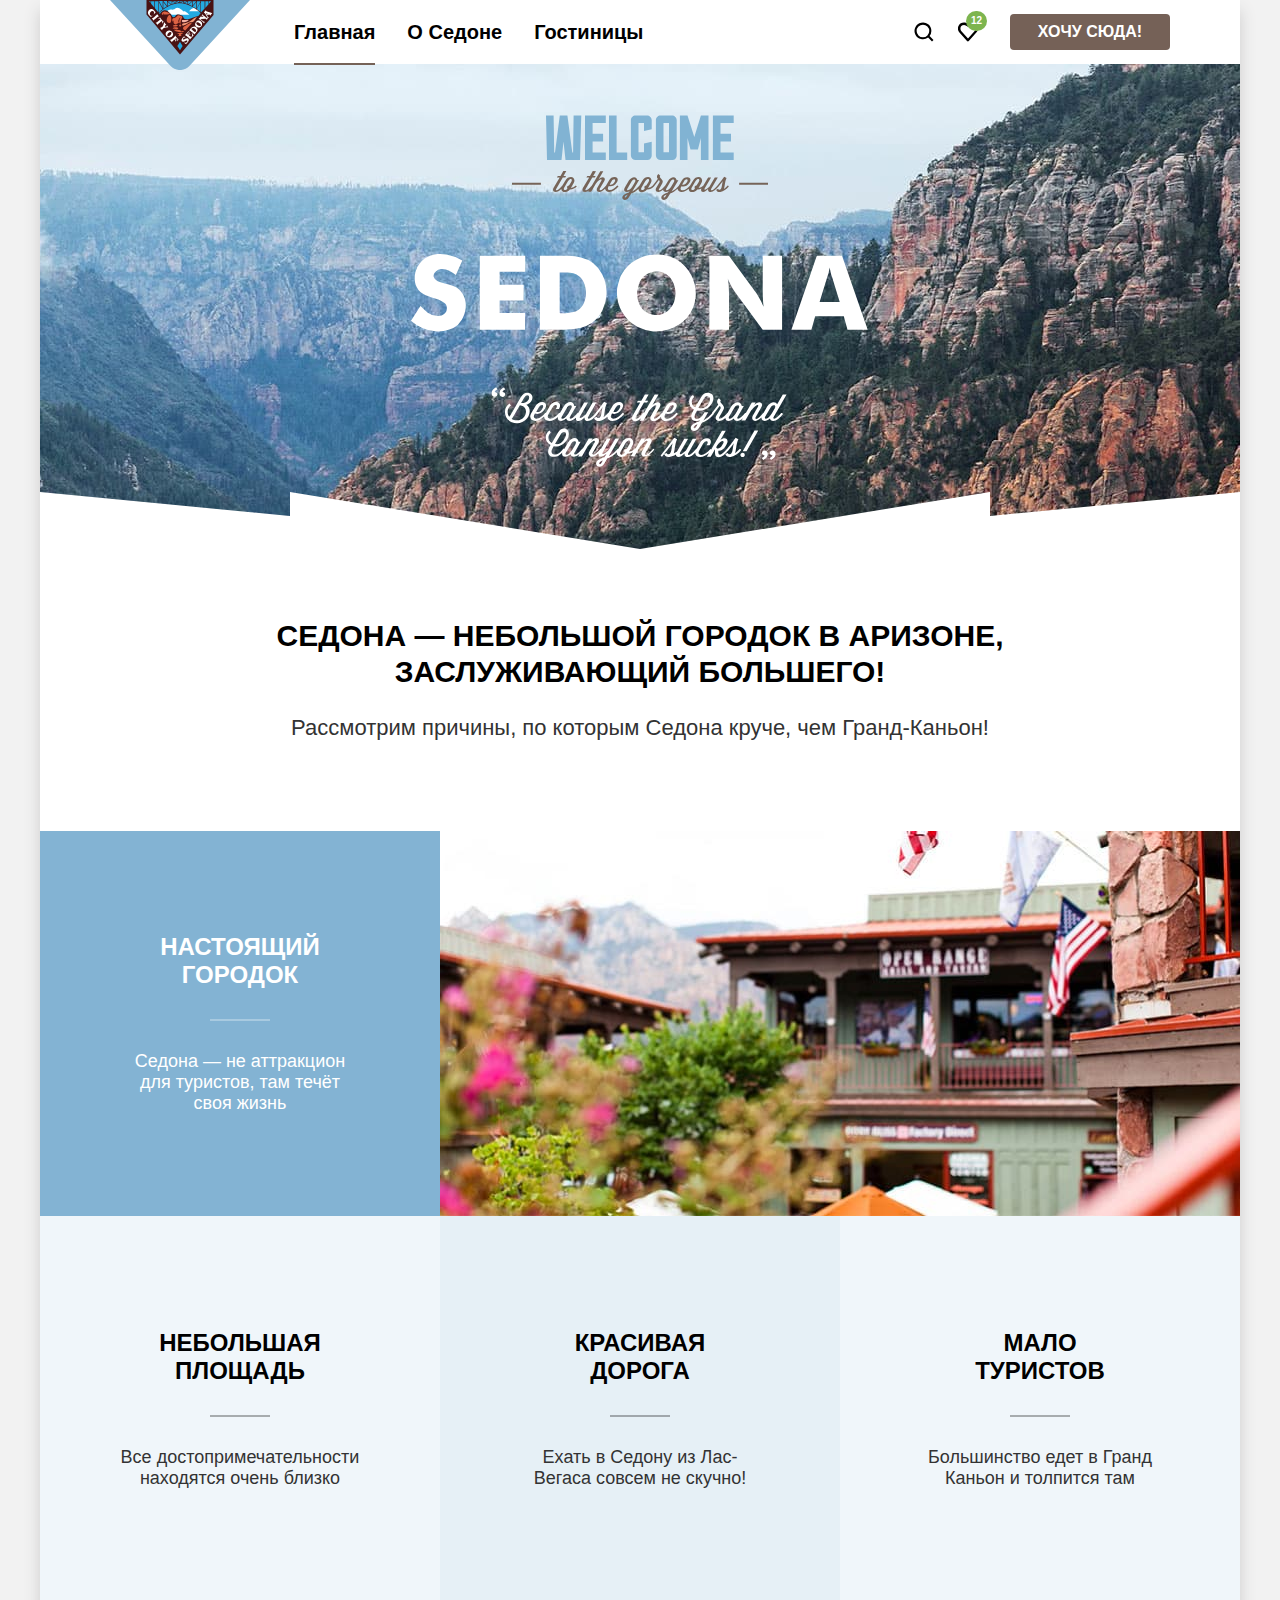
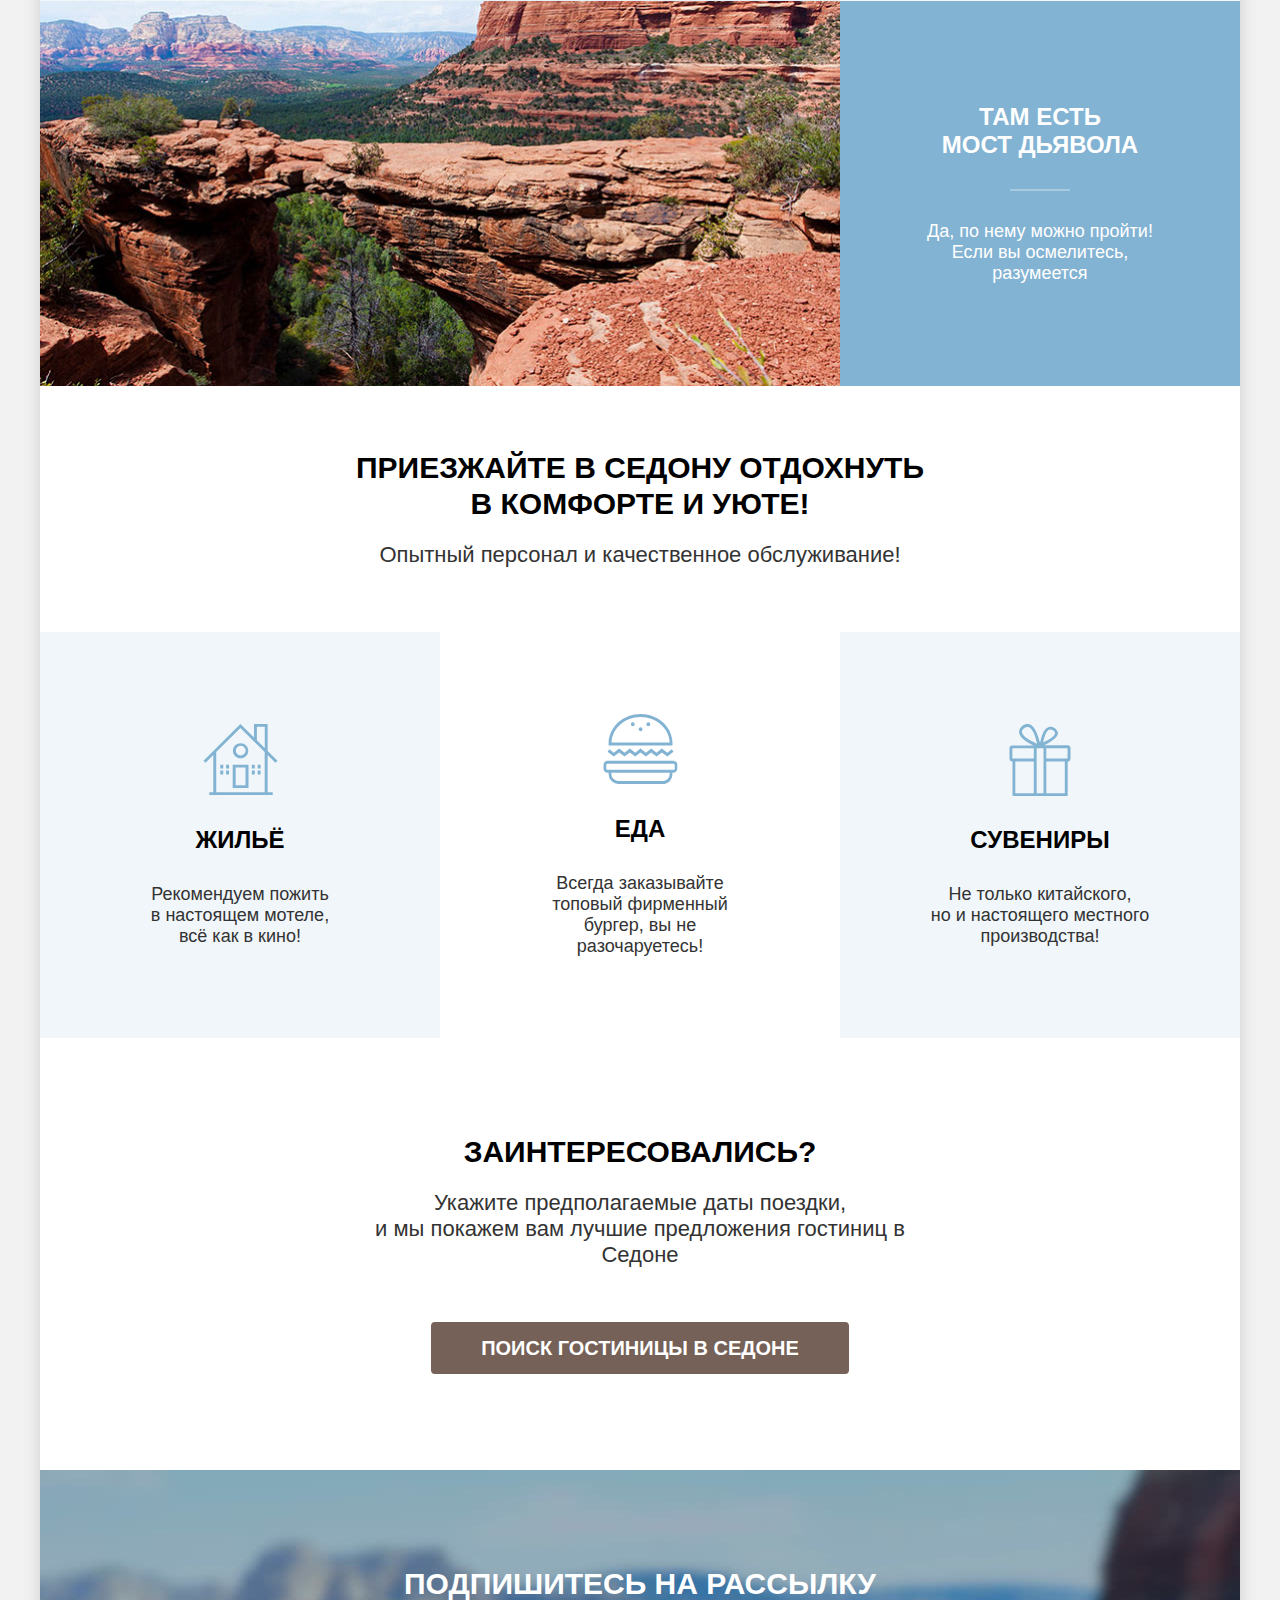
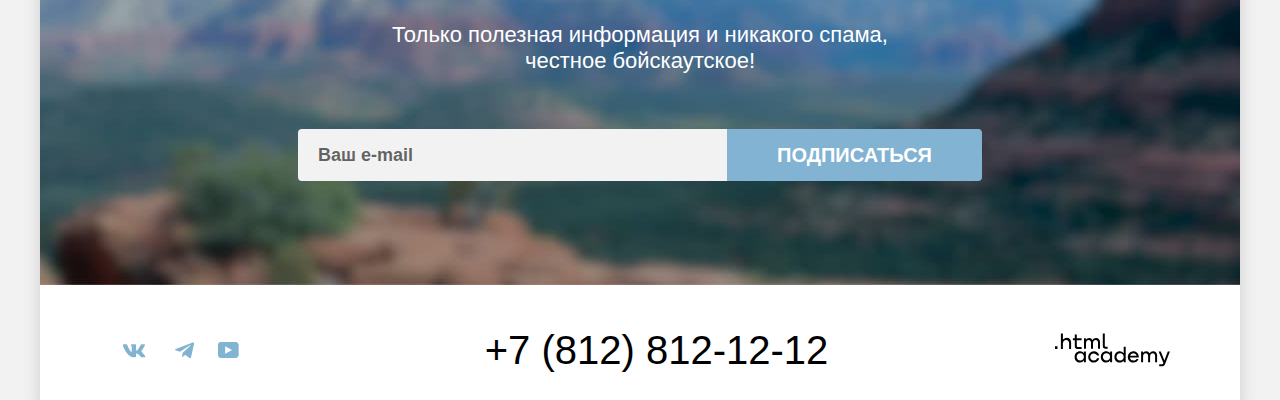
==== commit a6f95591: "Merge pull request #2 from ToryaToria/master" ====
--- a/index.html
+++ b/index.html
@@ -48,10 +48,9 @@
               </li>
             </ul>
             <div class="nav-btn-wrapp">
-              <a class="button button-color button-link" href="./modal.html"> Хочу сюда!</a>
+              <button class="button button-color button-link" type="button"> Хочу сюда!</button>
+              <!-- открывает модальное окно -->
             </div>
-            <!-- открывает модальное окно -->
-          </div>
 
         </nav>
       </header>
--- a/css/style.css
+++ b/css/style.css
@@ -35,7 +35,6 @@
   min-height: 100%;
   /* нужно для стики-футера*/
   display: flex;
-  flex-shrink: 0;
   /* нужно для стики-футера*/
 
   font-family: "PT Sans", sans-serif;
@@ -491,8 +490,7 @@
   width: 1200px;
   display: flex;
   align-items: center;
-  flex-wrap: wrap;
-
+  justify-content: space-between;
   background-color: #83B3D3;
 }
 
@@ -661,6 +659,11 @@
 .field:not(:disabled):hover {
   background-color: #e6e6e6;
 }
+
+.field:disabled {
+  opacity: 0.3;
+}
+
 
 .input-mail {
   display: inline;
@@ -1422,25 +1425,29 @@
   max-width: 540px;
 }
 
-/*===================== Модальное окно ФОРМА ===========================*/
+/*===================== Модальное окно ФОРМА ==================*/
 .form-label {
-  padding: 12px 0;
+  min-height: 48px;
+  display: flex;
+  align-items: center;
 
   color: #000000;
   font-size: 20px;
   line-height: 24px;
   font-weight: 700;
   text-transform: capitalize;
+
 }
 
 .search-form-field {
   display: block;
-  width: 100%;
-  padding-right: 52px;
+  width: auto;
   padding-top: 12px;
   padding-bottom: 12px;
-
-  border-radius: 4px;
+  padding-left: 22px;
+  flex-grow: 1;
+
+  border-radius: 4px 0 0 4px;
   -webkit-appearance: textfield;
   appearance: textfield;
 }
@@ -1448,7 +1455,11 @@
 .search-form {
   display: grid;
   width: 100%;
+
+  align-items: start;
+
   grid-template-columns: 119px 110px auto 119px 110px;
+  grid-template-rows: minmax(73px, max-content) minmax(73px, max-content) minmax(73px, max-content);
 
   grid-template-areas: "label-in field-in field-in field-in field-in"
     "label-out field-out  field-out field-out field-out"
@@ -1486,6 +1497,7 @@
 
 .label-children {
   grid-area: label-children;
+  padding-left: 3px;
 }
 
 .counter-wrapp-children {
@@ -1498,57 +1510,56 @@
   min-height: 60px;
   padding-top: 18px;
   padding-bottom: 18px;
-  margin-top: 25px;
 
   font-size: 20px;
   line-height: 24px;
   border-radius: 10px;
 }
 
-/*============== Модальное окно ФОРМА calendar====================*/
-.field-in,
-.field-out {
+/*============== Модальное окно ФОРМА calendar===============*/
+
+.form-calendar-wrapp {
+  display: flex;
+  justify-content: space-between;
+  background-color: #f2f2f2;
+  border-radius: 4px;
+}
+
+.form-calendar {
+  display: block;
+  box-sizing: border-box;
+  padding: 14px 20px;
+  width: 60px;
+  margin-left: 1px;
+  opacity: 0.3;
+  background-image: url("../img/icons/calendar.svg");
+  background-repeat: no-repeat;
+  background-position: center;
+  background-size: auto;
+
+  border: none;
+  background-color: #f2f2f2;
+}
+
+.form-calendar:not(:disabled):focus {
+  opacity: 1;
+}
+
+.form-calendar:not(:disabled):hover {
+  background-color: #e6e6e6;
+  opacity: 1;
+}
+
+.form-calendar:not(:disabled):active {
+  opacity: 0.6;
+  background-color: #f2f2f2;
+
+}
+
+/*============== Модальное окно ФОРМА tooltip====================*/
+
+.tooltip {
   position: relative;
-}
-
-.form-calendar {
-  display: block;
-  width: 22px;
-  height: 22px;
-
-  position: absolute;
-  top: 12px;
-  right: 20px;
-
-  background-color: rgba(0, 0, 0, 0.3);
-
-  -webkit-mask-repeat: no-repeat;
-  -webkit-mask-size: 16px 16px;
-  -webkit-mask-position: center;
-  -webkit-mask-image: url(../img/icons/calendar.svg);
-
-  mask-repeat: no-repeat;
-  mask-size: 16px 16px;
-  mask-position: center;
-  mask-image: url(../img/icons/calendar.svg);
-}
-
-.form-calendar:hover {
-  background-color: rgba(0, 0, 0, 0.6);
-}
-
-.form-calendar:focus {
-  outline: auto;
-}
-
-.form-calendar:active {
-  background-color: rgba(0, 0, 0, 0.3);
-}
-
-/*============== Модальное окно ФОРМА tooltip====================*/
-
-.tooltip {
-  position: absolute;
 }
 
 .tooltip-toggle {
@@ -1558,8 +1569,6 @@
 
   margin-left: 10px;
   margin-right: 10px;
-
-  margin-bottom: 4px;
 
   background-color: #83B3D3;
   border-radius: 50%;
@@ -1635,7 +1644,7 @@
 .field-sign {
   display: block;
   margin-top: 4px;
-  padding: 0 20px;
+  padding: 0 22px;
 
   font-size: 16px;
 }
@@ -1655,13 +1664,13 @@
 
 .field-number {
   z-index: 1;
-  padding: 0;
+  padding: 12px 0;
   width: 31px;
 
   appearance: textfield;
 
   font-size: 18px;
-  line-height: 20px;
+  line-height: 24px;
   font-weight: 700;
   text-align: center;
 
@@ -1680,11 +1689,9 @@
 
   box-sizing: border-box;
   display: block;
-
   width: 40px;
-  padding: 0;
-
-  background-color: #f2f2f2;
+  padding: 14px 10px;
+
   border: none;
 }
 
@@ -1696,36 +1703,34 @@
 
   margin: 0 auto;
 
-  background-color: rgba(117, 97, 87, 0.3);
-
-  -webkit-mask-size: contain;
-  -webkit-mask-repeat: no-repeat;
-  -webkit-mask-position: center;
-
-  mask-size: contain;
-  mask-repeat: no-repeat;
-  mask-position: center;
+  opacity: 0.3;
+  background-position: center;
+  background-size: contain;
+  background-repeat: no-repeat;
 }
 
 .btn-minus::before {
-  mask-image: url(../img/icons/button-minus.svg);
+  background-image: url("../img/icons/button-minus.svg");
 }
 
 .btn-plus::before {
-  mask-image: url(../img/icons/button-plus.svg);
+  background-image: url("../img/icons/button-plus.svg");
 }
 
 .btn-counter:not(:disabled):hover::before {
   cursor: pointer;
-  background-color: #000000;
+  opacity: 1;
 }
 
 .btn-counter:not(:disabled):focus {
+  outline: none;
+}
+
+.btn-counter:not(:disabled):focus::before {
   outline: auto;
-  outline-offset: -10px;
+  opacity: 1;
 }
 
 .btn-counter:not(:disabled):active::before {
-  cursor: pointer;
-  background-color: rgba(0, 0, 0, 0.2);
-}
+  opacity: 0.6;
+}
